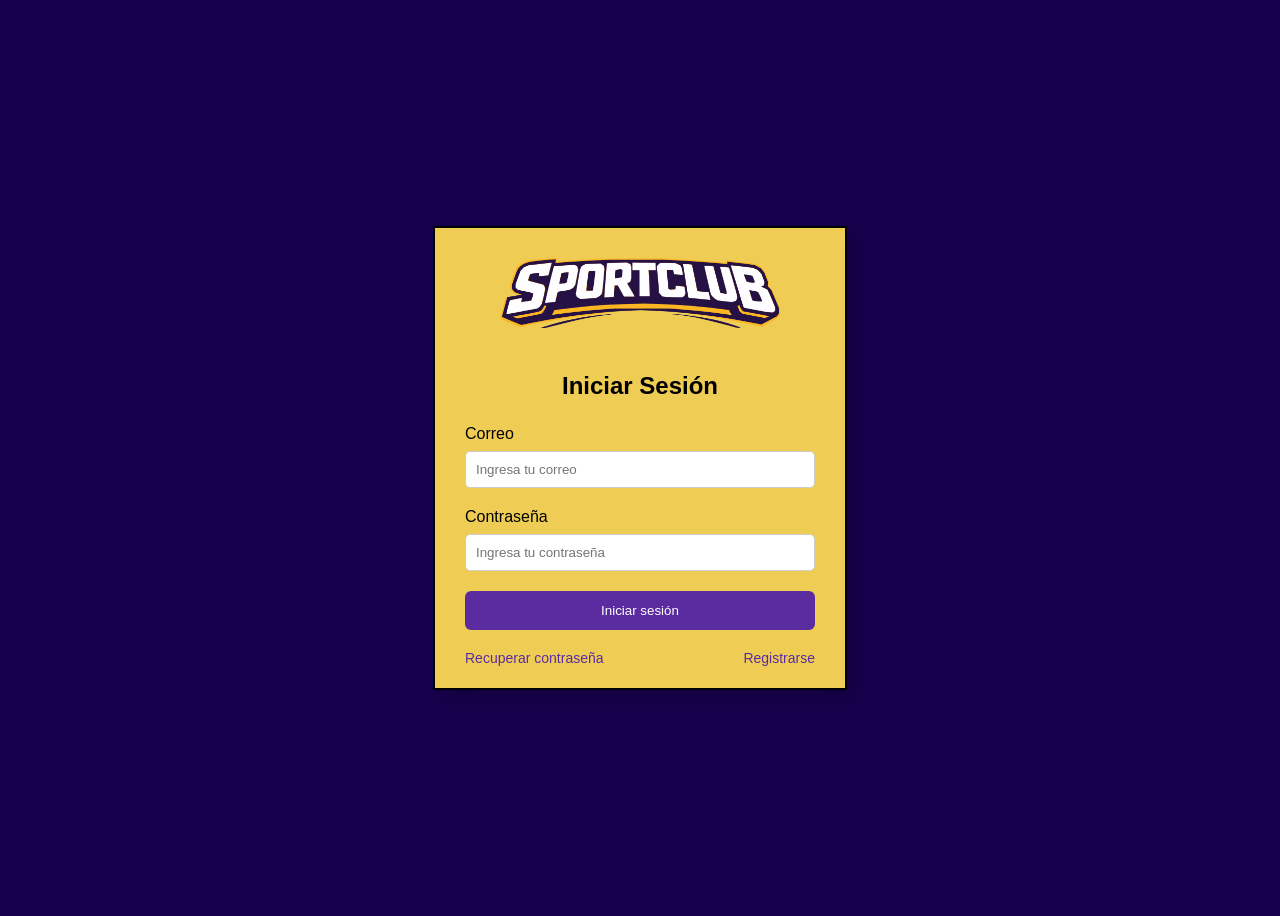
==== index.html @ 53e7d488 "creacion de index" ====
<!DOCTYPE html>
<html lang="es">

<head>

<meta charset="UTF-8">

<meta name="viewport"
content="width=device-width, initial-scale=1.0">

<title>Login SportClub</title>

<link rel="stylesheet"
href="./css/style_login.css">

</head>

<body>

<main class="contenedor">

    <header class="logo">

    <img
        src="./img/logo.png"
        alt="Logo empresa">

    </header>

        <h2>Iniciar Sesión</h2>

        <div class="campo">

            <label for="correo">
                 Correo
            </label>

            <input
            type="email"
            id="correo"
            placeholder="Ingresa tu correo">

        </div>
        <div class="campo">

        <label for="password">
            Contraseña
        </label>

        <input
            type="password"
            id="password"
            placeholder="Ingresa tu contraseña">

        </div>

        <button>

        Iniciar sesión

        </button>

        <div class="links">

        <a href="#">
            Recuperar contraseña
        </a>

        <a href="#">
            Registrarse
        </a>

    </div>

</main>

</body>

</html>
---- css/style_login.css ----
body{

    background-color:#17004d;

    min-height:100vh;

    display:flex;

    justify-content:center;

    align-items:center;

    font-family: Arial, sans-serif;

}

.contenedor{

    width:350px;

    height:400px;

    background:#efcd54;

    border:2px solid #000000;

    padding:30px;

    box-shadow:8px 8px 20px rgba(0,0,0,0.20);

}

.logo{

    text-align:center;

}

.logo img{

    width:280px;

    margin-bottom:20px;

}

h2{

    text-align:center;

    margin-bottom:25px;

}

.campo{

    display:flex;

    flex-direction:column;

    margin-bottom:20px;

}

label{

    margin-bottom:8px;

}

input{

    padding:10px;

    border:1px solid #cccccc;

    border-radius:5px;

}

button{

    width:100%;

    padding:12px;

    background-color:#5A2CA0;

    color:white;

    border:none;

    border-radius:6px;

    cursor:pointer;

}

button:hover{

    background-color:#3A1B72;

    transform:scale(1.03);

    transition:0.3s;

}

.links{

    margin-top:20px;

    display:flex;

    justify-content:space-between;

}

.links a{

    text-decoration:none;

    color:#5A2CA0;

    font-size:14px;

}
.links a:hover{

    color:#ffffff;

}

input:focus,
select:focus{

    outline:none;

    border:2px solid #5A2CA0;

}
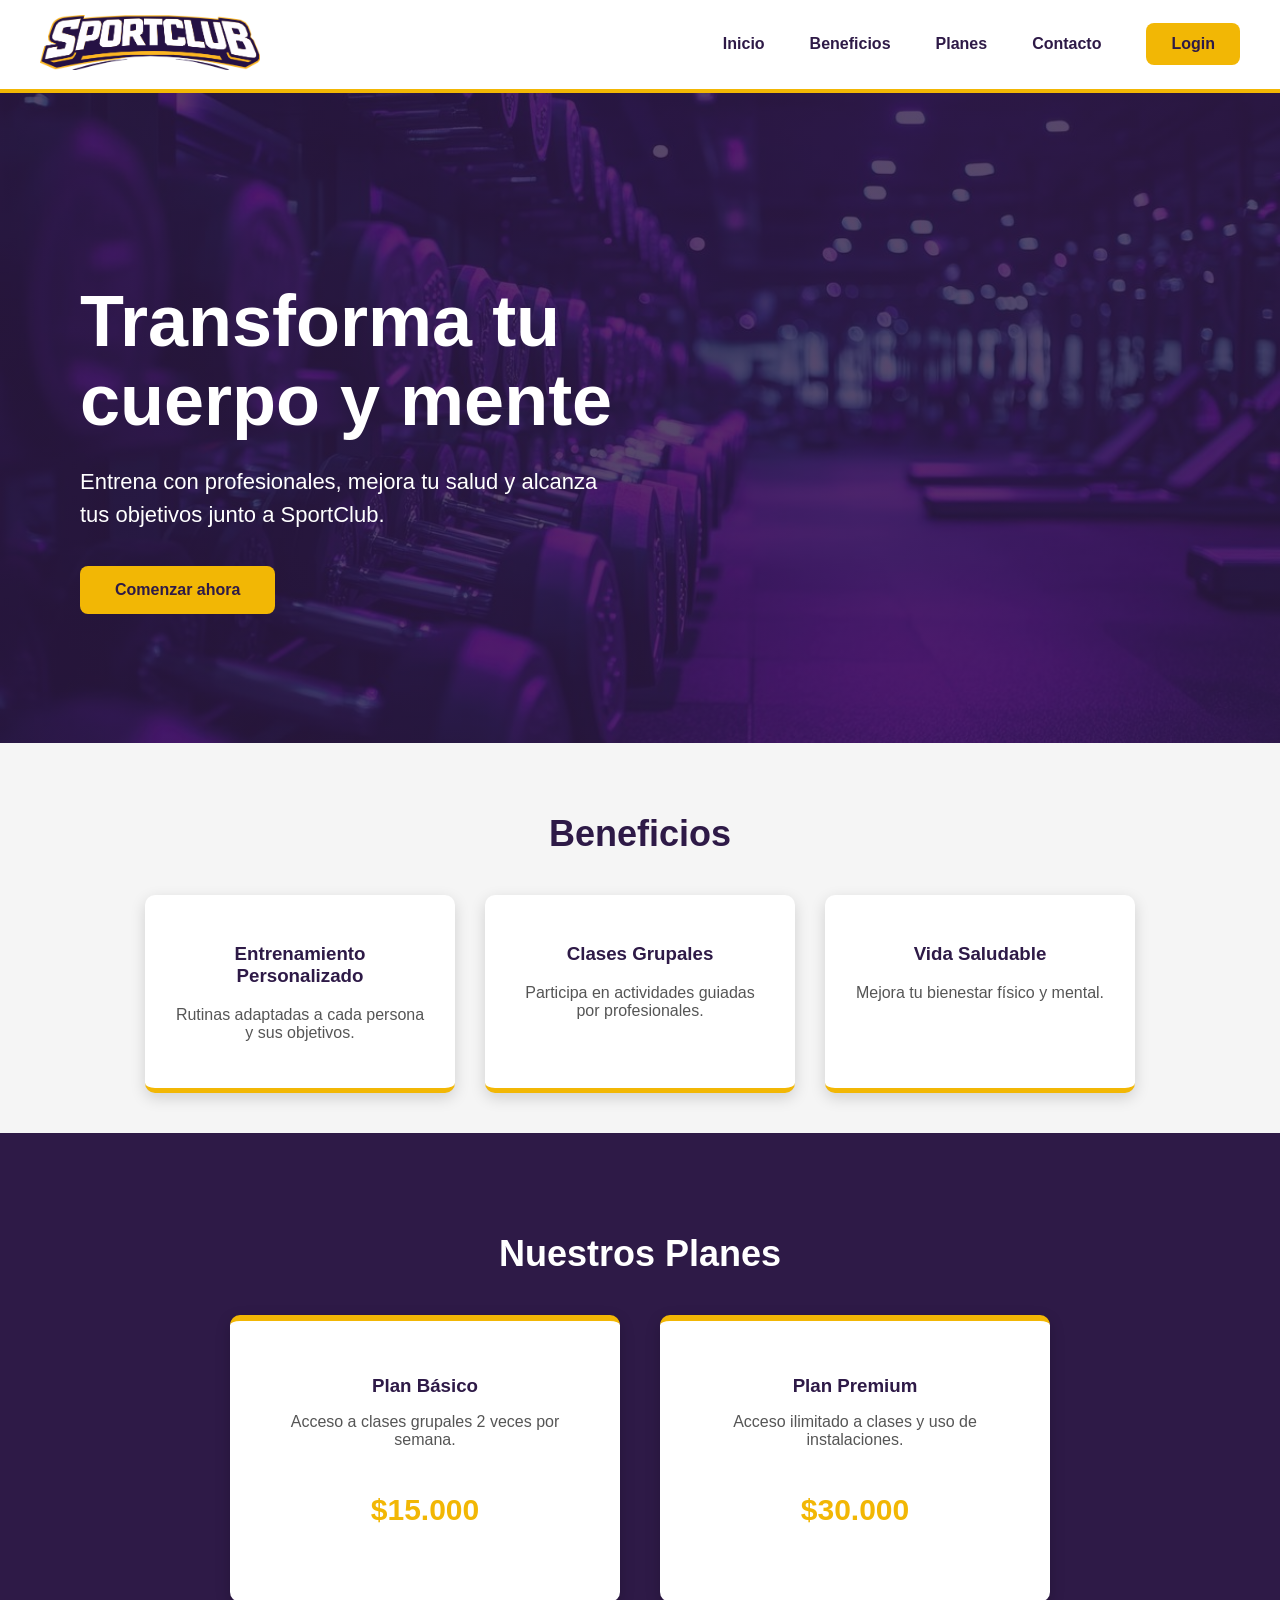
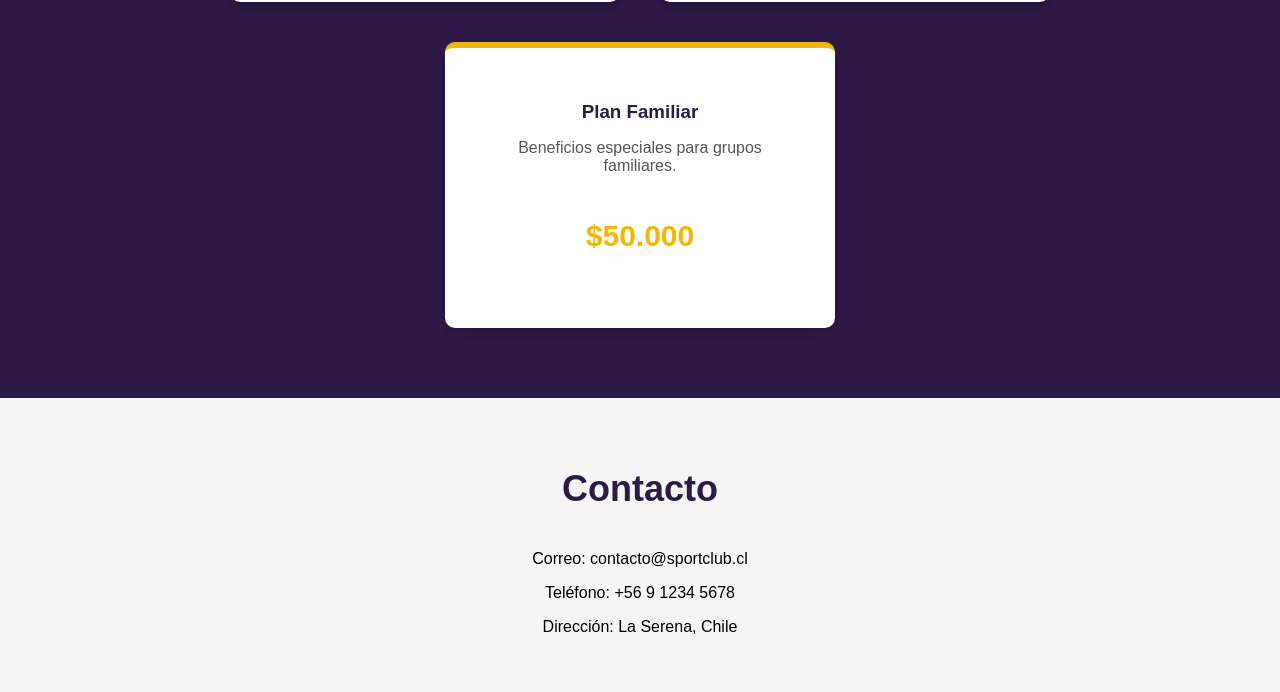
==== commit 92c7174b: "Se agrega landing page con secciones de inicio, beneficios, planes y contacto" ====
--- a/index.html
+++ b/index.html
@@ -3,76 +3,218 @@
 
 <head>
 
-<meta charset="UTF-8">
-
-<meta name="viewport"
-content="width=device-width, initial-scale=1.0">
-
-<title>Login SportClub</title>
-
-<link rel="stylesheet"
-href="./css/style_login.css">
+    <meta charset="UTF-8">
+
+    <meta
+        name="viewport"
+        content="width=device-width, initial-scale=1.0">
+
+    <title>SportClub</title>
+
+    <link
+        rel="stylesheet"
+        href="./css/style_index.css">
 
 </head>
 
 <body>
 
-<main class="contenedor">
-
-    <header class="logo">
-
-    <img
-        src="./img/logo.png"
-        alt="Logo empresa">
+    <header class="header">
+
+        <div class="logo">
+
+            <img
+                src="./img/logo.png"
+                alt="Logo SportClub">
+
+        </div>
+
+        <nav class="menu">
+
+            <a href="#inicio">
+                Inicio
+            </a>
+
+            <a href="#beneficios">
+                Beneficios
+            </a>
+
+            <a href="#planes">
+                Planes
+            </a>
+
+            <a href="#contacto">
+                Contacto
+            </a>
+
+            <a
+                href="Login.html"
+                class="btn-login">
+
+                Login
+
+            </a>
+
+        </nav>
 
     </header>
 
-        <h2>Iniciar Sesión</h2>
-
-        <div class="campo">
-
-            <label for="correo">
-                 Correo
-            </label>
-
-            <input
-            type="email"
-            id="correo"
-            placeholder="Ingresa tu correo">
-
-        </div>
-        <div class="campo">
-
-        <label for="password">
-            Contraseña
-        </label>
-
-        <input
-            type="password"
-            id="password"
-            placeholder="Ingresa tu contraseña">
-
-        </div>
-
-        <button>
-
-        Iniciar sesión
-
-        </button>
-
-        <div class="links">
-
-        <a href="#">
-            Recuperar contraseña
-        </a>
-
-        <a href="#">
-            Registrarse
-        </a>
-
-    </div>
-
-</main>
+    <section
+        id="inicio"
+        class="hero">
+
+        <div class="hero-texto">
+
+            <h1>
+                Transforma tu cuerpo y mente
+            </h1>
+
+            <p>
+                Entrena con profesionales, mejora tu salud
+                y alcanza tus objetivos junto a SportClub.
+            </p>
+
+            <a href="Registro.html">
+                Comenzar ahora
+            </a>
+
+        </div>
+
+    </section>
+
+    <section
+        id="beneficios"
+        class="beneficios">
+
+        <h2>
+            Beneficios
+        </h2>
+
+        <div class="cards">
+
+            <article class="card">
+
+                <h3>
+                    Entrenamiento Personalizado
+                </h3>
+
+                <p>
+                    Rutinas adaptadas a cada persona y sus objetivos.
+                </p>
+
+            </article>
+
+            <article class="card">
+
+                <h3>
+                    Clases Grupales
+                </h3>
+
+                <p>
+                    Participa en actividades guiadas por profesionales.
+                </p>
+
+            </article>
+
+            <article class="card">
+
+                <h3>
+                    Vida Saludable
+                </h3>
+
+                <p>
+                    Mejora tu bienestar físico y mental.
+                </p>
+
+            </article>
+
+        </div>
+
+    </section>
+
+    <section
+        id="planes"
+        class="planes">
+
+        <h2>
+            Nuestros Planes
+        </h2>
+
+        <div class="planes-cards">
+
+            <article class="plan">
+
+                <h3>
+                    Plan Básico
+                </h3>
+
+                <p>
+                    Acceso a clases grupales 2 veces por semana.
+                </p>
+
+                <h4>
+                    $15.000
+                </h4>
+
+            </article>
+
+            <article class="plan">
+
+                <h3>
+                    Plan Premium
+                </h3>
+
+                <p>
+                    Acceso ilimitado a clases y uso de instalaciones.
+                </p>
+
+                <h4>
+                    $30.000
+                </h4>
+
+            </article>
+
+            <article class="plan">
+
+                <h3>
+                    Plan Familiar
+                </h3>
+
+                <p>
+                    Beneficios especiales para grupos familiares.
+                </p>
+
+                <h4>
+                    $50.000
+                </h4>
+
+            </article>
+
+        </div>
+
+    </section>
+
+    <section
+        id="contacto"
+        class="beneficios">
+
+        <h2>
+            Contacto
+        </h2>
+
+        <p>
+            Correo: contacto@sportclub.cl
+        </p>
+
+        <p>
+            Teléfono: +56 9 1234 5678
+        </p>
+
+        <p>
+            Dirección: La Serena, Chile
+        </p>
+
+    </section>
 
 </body>
 
--- a/css/style_index.css
+++ b/css/style_index.css
@@ -0,0 +1,321 @@
+body{
+
+    margin:0;
+
+    font-family: Arial, sans-serif;
+
+    background:#f5f5f5;
+
+}
+
+.header{
+
+    background:#ffffff;
+
+    border-bottom:4px solid #F2B705;
+
+    padding:15px 40px;
+
+    display:flex;
+
+    justify-content:space-between;
+
+    align-items:center;
+
+}
+
+.logo img{
+
+    width:220px;
+
+}
+
+.menu{
+
+    display:flex;
+
+    align-items:center;
+
+    gap:45px;
+
+}
+
+.menu a{
+
+    text-decoration:none;
+
+    color:#2E1A47;
+
+    font-weight:600;
+
+    transition:0.3s;
+
+}
+
+.menu a:hover{
+
+    color:#F2B705;
+
+}
+
+
+.hero{
+
+    min-height:650px;
+
+    background:linear-gradient(
+    rgba(46,26,71,0.8),
+    rgba(46,26,71,0.8)
+    ),
+
+    url("../img/gym.jpg");
+
+    background-size:cover;
+
+    background-position:center;
+
+    display:flex;
+
+    justify-content:flex-start;
+
+    align-items:center;
+
+    text-align:left;
+
+    padding:0 20px;
+
+}
+
+.hero-texto{
+
+    max-width:550px;
+
+    color:white;
+
+    margin-left:60px;
+
+}
+
+.hero-texto h1{
+
+    font-size:72px;
+
+    line-height:1.1;
+
+    margin-bottom:25px;
+
+}
+
+.hero-texto p{
+
+    font-size:22px;
+
+    margin-bottom:35px;
+
+    line-height:1.5;
+
+}
+
+.hero-texto a{
+
+    display:inline-block;
+
+    background:#F2B705;
+
+    color:#2E1A47;
+
+    padding:15px 35px;
+
+    text-decoration:none;
+
+    font-weight:bold;
+
+    border-radius:8px;
+
+    transition:0.3s;
+
+}
+
+.hero-texto a:hover{
+
+    background:white;
+
+}
+
+.beneficios{
+
+    padding:40px 20px;
+
+    text-align:center;
+
+}
+
+.beneficios h2{
+
+    color:#2E1A47;
+
+    margin-bottom:40px;
+
+    font-size:36px;
+
+}
+
+.cards{
+
+    display:flex;
+
+    justify-content:center;
+
+    align-items:stretch;
+
+    gap:30px;
+
+    flex-wrap:wrap;
+
+}
+
+.card{
+
+    width:250px;
+
+    background:white;
+
+    border-bottom:5px solid #F2B705;
+
+    padding:30px;
+
+    border-radius:10px;
+
+    box-shadow:0px 5px 15px rgba(0,0,0,0.15);
+
+    transition:0.3s;
+
+}
+
+.card h3{
+
+    color:#2E1A47;
+
+}
+
+.card p{
+
+    color:#555;
+
+}
+
+.card:hover{
+
+    transform:translateY(-5px);
+
+}
+
+.planes{
+
+    background:#2E1A47;
+
+    padding:70px 40px;
+
+    text-align:center;
+
+}
+
+.planes h2{
+
+    color:white;
+
+    font-size:36px;
+
+    margin-bottom:40px;
+
+}
+
+.planes-cards{
+
+    display:flex;
+
+    justify-content:center;
+
+    gap:40px;
+
+    flex-wrap:wrap;
+
+    max-width:1200px;
+
+    margin:auto;
+
+}
+
+.plan{
+
+    width:320px;
+
+    background:white;
+
+    padding:35px;
+
+    border-radius:10px;
+
+    border-top:6px solid #F2B705;
+
+    box-shadow:0 5px 15px rgba(0,0,0,0.20);
+
+    transition:0.3s;
+
+}
+
+.plan h3{
+
+    color:#2E1A47;
+
+    margin-bottom:15px;
+
+}
+
+.plan p{
+
+    color:#555;
+
+    min-height:60px;
+
+}
+
+.plan h4{
+
+    color:#F2B705;
+
+    font-size:30px;
+
+    margin-top:20px;
+
+}
+
+.plan:hover{
+
+    transform:translateY(-8px);
+
+}
+
+.btn-login{
+
+    background:#F2B705;
+
+    color:#2E1A47 !important;
+
+    padding:12px 25px;
+
+    border-radius:8px;
+
+}
+
+.btn-login:hover{
+
+    background:white;
+
+}
+
+html{
+
+    scroll-behavior:smooth;
+
+}
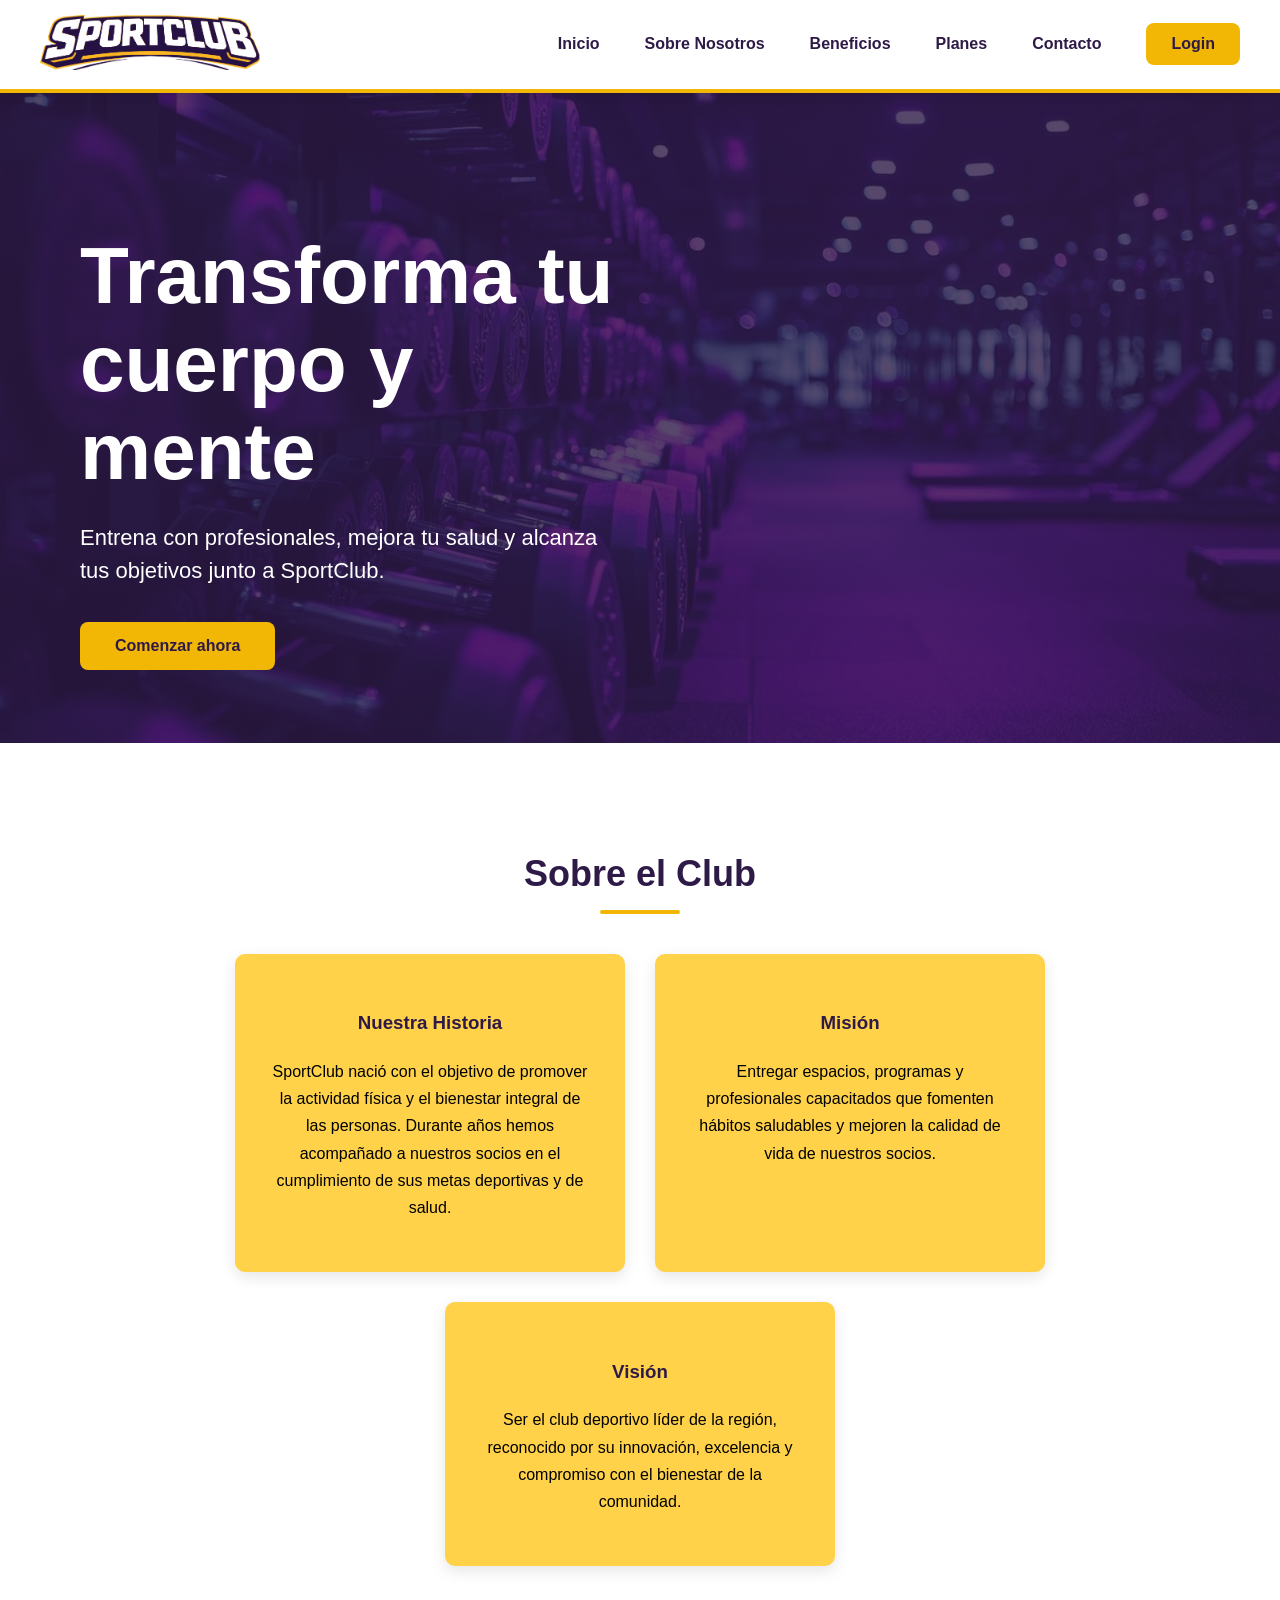
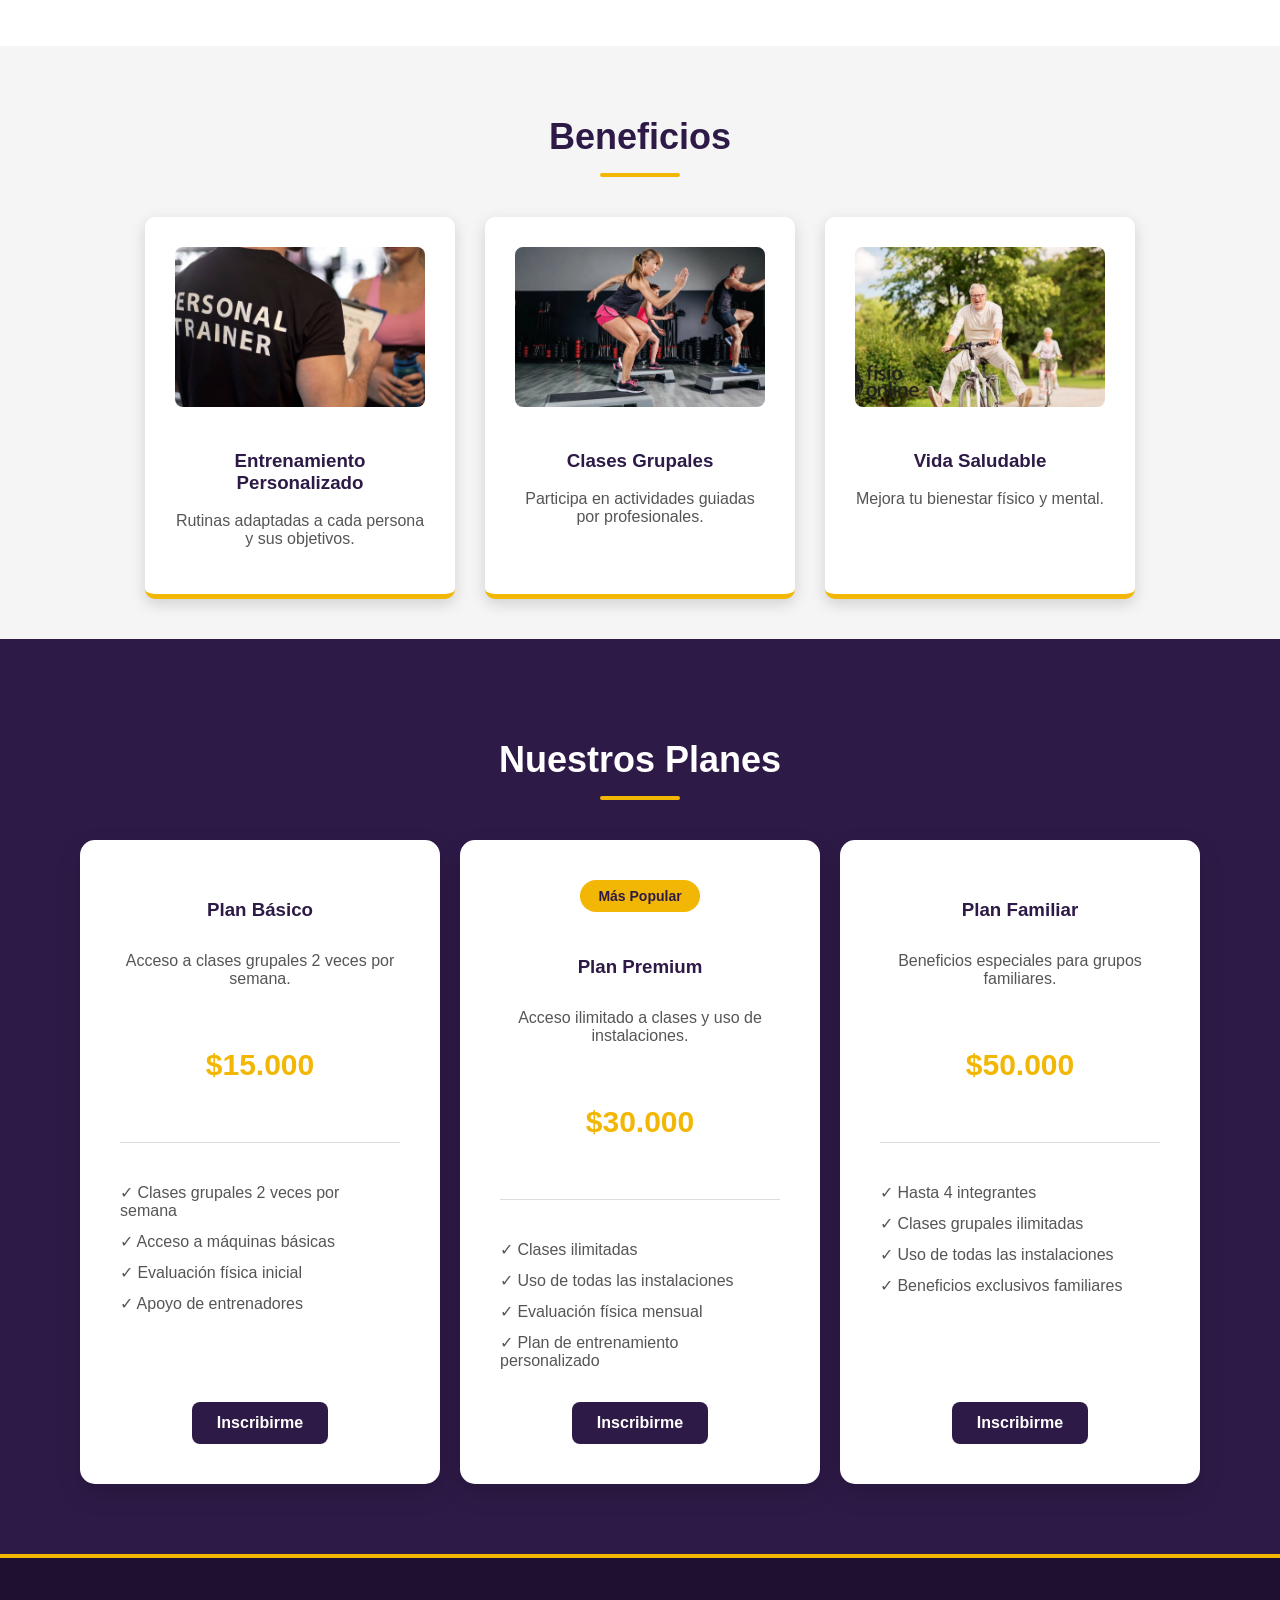
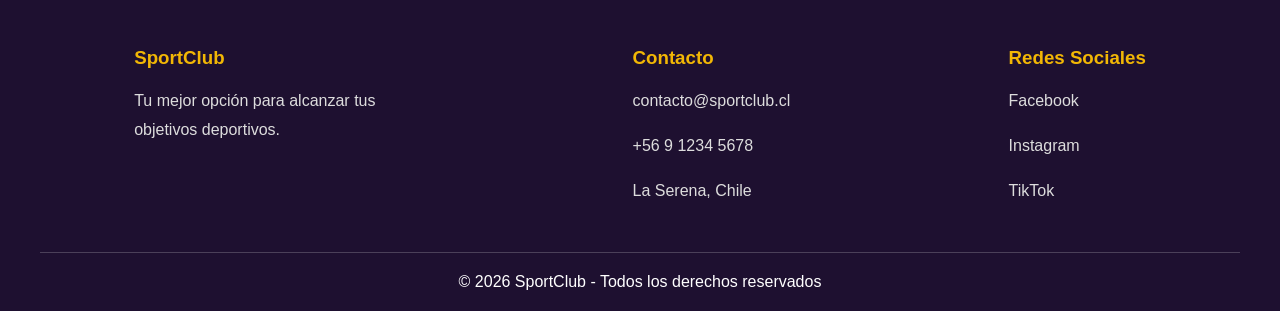
==== commit fcf83329: "Mejoras visuales" ====
--- a/index.html
+++ b/index.html
@@ -35,6 +35,10 @@
                 Inicio
             </a>
 
+            <a href="#club">
+                Sobre Nosotros
+            </a>
+
             <a href="#beneficios">
                 Beneficios
             </a>
@@ -74,13 +78,68 @@
                 y alcanza tus objetivos junto a SportClub.
             </p>
 
-            <a href="Registro.html">
+            <a href="Registro.html" class="btn-plan">
                 Comenzar ahora
             </a>
 
         </div>
 
     </section>
+
+    <section id="club" class="sobre-club">
+
+    <h2>
+        Sobre el Club
+    </h2>
+
+    <div class="club-contenido">
+
+        <div class="club-box">
+
+            <h3>
+                Nuestra Historia
+            </h3>
+
+            <p>
+                SportClub nació con el objetivo de promover la actividad física
+                y el bienestar integral de las personas. Durante años hemos
+                acompañado a nuestros socios en el cumplimiento de sus metas
+                deportivas y de salud.
+            </p>
+
+        </div>
+
+        <div class="club-box">
+
+            <h3>
+                Misión
+            </h3>
+
+            <p>
+                Entregar espacios, programas y profesionales capacitados que
+                fomenten hábitos saludables y mejoren la calidad de vida de
+                nuestros socios.
+            </p>
+
+        </div>
+
+        <div class="club-box">
+
+            <h3>
+                Visión
+            </h3>
+
+            <p>
+                Ser el club deportivo líder de la región, reconocido por su
+                innovación, excelencia y compromiso con el bienestar de la
+                comunidad.
+            </p>
+
+        </div>
+
+    </div>
+
+</section>
 
     <section
         id="beneficios"
@@ -94,6 +153,8 @@
 
             <article class="card">
 
+                <img src="./img/entrenamiento_personalizado.jpg" alt="Entrenamiento">
+
                 <h3>
                     Entrenamiento Personalizado
                 </h3>
@@ -106,6 +167,8 @@
 
             <article class="card">
 
+                <img src="./img/clases_grupales.webp" alt="Clases Grupales">
+
                 <h3>
                     Clases Grupales
                 </h3>
@@ -117,6 +180,8 @@
             </article>
 
             <article class="card">
+
+                <img src="./img/vida_saludable.jpeg" alt="Vida Saludable">
 
                 <h3>
                     Vida Saludable
@@ -156,9 +221,31 @@
                     $15.000
                 </h4>
 
-            </article>
-
-            <article class="plan">
+                <hr>
+
+                <ul class="lista-plan">
+
+                    <li>✓ Clases grupales 2 veces por semana</li>
+
+                    <li>✓ Acceso a máquinas básicas</li>
+
+                    <li>✓ Evaluación física inicial</li>
+
+                    <li>✓ Apoyo de entrenadores</li>
+
+                </ul>
+
+                <a href="Registro.html" class="btn-plan">
+                    Inscribirme
+                </a>
+
+            </article>
+
+            <article class="plan premium">
+
+                <span class="popular">
+                    Más Popular
+                </span>
 
                 <h3>
                     Plan Premium
@@ -172,6 +259,24 @@
                     $30.000
                 </h4>
 
+                <hr>
+
+                <ul class="lista-plan">
+
+                    <li>✓ Clases ilimitadas</li>
+
+                    <li>✓ Uso de todas las instalaciones</li>
+
+                    <li>✓ Evaluación física mensual</li>
+
+                    <li>✓ Plan de entrenamiento personalizado</li>
+
+                </ul>
+
+                <a href="Registro.html" class="btn-plan">
+                    Inscribirme 
+                </a>    
+
             </article>
 
             <article class="plan">
@@ -188,33 +293,77 @@
                     $50.000
                 </h4>
 
+                <hr>
+
+                <ul class="lista-plan">
+
+                    <li>✓ Hasta 4 integrantes</li>
+
+                    <li>✓ Clases grupales ilimitadas</li>
+
+                    <li>✓ Uso de todas las instalaciones</li>
+
+                    <li>✓ Beneficios exclusivos familiares</li>
+
+                </ul>
+
+                <a href="Registro.html" class="btn-plan">
+                    Inscribirme
+                </a>
+
             </article>
 
         </div>
 
     </section>
 
-    <section
-        id="contacto"
-        class="beneficios">
-
-        <h2>
-            Contacto
-        </h2>
-
-        <p>
-            Correo: contacto@sportclub.cl
-        </p>
-
-        <p>
-            Teléfono: +56 9 1234 5678
-        </p>
-
-        <p>
-            Dirección: La Serena, Chile
-        </p>
-
-    </section>
+    <footer id="contacto" class="footer">
+
+    <div class="footer-contenido">
+
+        <div>
+
+            <h3>SportClub</h3>
+
+            <p>
+                Tu mejor opción para alcanzar tus objetivos deportivos.
+            </p>
+
+        </div>
+
+        <div>
+
+            <h3>Contacto</h3>
+
+            <p>contacto@sportclub.cl</p>
+
+            <p>+56 9 1234 5678</p>
+
+            <p>La Serena, Chile</p>
+
+        </div>
+
+        <div>
+
+            <h3>Redes Sociales</h3>
+
+            <p>Facebook</p>
+
+            <p>Instagram</p>
+
+            <p>TikTok</p>
+
+        </div>
+
+    </div>
+
+    <div class="copyright">
+
+        © 2026 SportClub - Todos los derechos reservados
+
+    </div>
+
+</footer>
 
 </body>
 
--- a/css/style_index.css
+++ b/css/style_index.css
@@ -21,6 +21,14 @@
     justify-content:space-between;
 
     align-items:center;
+
+    position:sticky;
+
+    top:0;
+
+    z-index:1000;
+
+    box-shadow:0 2px 10px rgba(0,0,0,0.1);
 
 }
 
@@ -98,7 +106,9 @@
 
 .hero-texto h1{
 
-    font-size:72px;
+    font-size:80px;
+
+    font-weight:800;
 
     line-height:1.1;
 
@@ -192,6 +202,20 @@
 
 }
 
+.card img{
+
+    width:100%;
+
+    height:160px;
+
+    object-fit:cover;
+
+    border-radius:8px;
+
+    margin-bottom:20px;
+
+}
+
 .card h3{
 
     color:#2E1A47;
@@ -236,7 +260,9 @@
 
     justify-content:center;
 
-    gap:40px;
+    align-items:stretch;
+
+    gap:20px;
 
     flex-wrap:wrap;
 
@@ -248,74 +274,316 @@
 
 .plan{
 
+    width:280px;
+
+    background:white;
+
+    padding:40px;
+
+    border-radius:15px;
+
+    box-shadow:0 10px 25px rgba(0,0,0,0.15);
+
+    transition:0.3s;
+
+    display:flex;
+
+    flex-direction:column;
+
+    align-items:center;
+
+}
+
+.plan h3{
+
+    color:#2E1A47;
+
+    margin-bottom:15px;
+
+}
+
+.plan p{
+
+    color:#555;
+
+    min-height:60px;
+
+}
+
+.plan h4{
+
+    color:#F2B705;
+
+    font-size:30px;
+
+    margin-top:20px;
+
+}
+
+.plan:hover{
+
+    transform:translateY(-8px);
+
+}
+
+.plan hr{
+
+    width:100%;
+
+    border:none;
+
+    border-top:1px solid #ddd;
+
+    margin:20px 0;
+
+}
+
+.lista-plan{
+
+    list-style:none;
+
+    padding:0;
+
+    text-align:left;
+
+    width:100%;
+
+    margin:20px 0;
+
+}
+
+.lista-plan li{
+
+    margin-bottom:12px;
+
+    color:#555;
+
+}
+
+.btn-plan{
+
+    display:inline-block;
+
+    margin-top:auto;
+
+    background:#2E1A47;
+
+    color:white;
+
+    padding:12px 25px;
+
+    text-decoration:none;
+
+    border-radius:8px;
+
+    font-weight:bold;
+
+    transition:0.3s;
+
+}
+
+.btn-login{
+
+    background:#F2B705;
+
+    color:#2E1A47 !important;
+
+    padding:12px 25px;
+
+    border-radius:8px;
+
+}
+
+.btn-login:hover{
+
+    background:white;
+
+}
+
+html{
+
+    scroll-behavior:smooth;
+
+}
+
+.sobre-club{
+
+    padding:80px 40px;
+
+    background:white;
+
+    text-align:center;
+
+}
+
+.sobre-club h2{
+
+    color:#2E1A47;
+
+    margin-bottom:40px;
+
+    font-size:36px;
+
+}
+
+.club-contenido{
+
+    display:flex;
+
+    justify-content:center;
+
+    gap:30px;
+
+    flex-wrap:wrap;
+
+}
+
+.club-box{
+
     width:320px;
 
-    background:white;
+    background:#f5f5f5;
 
     padding:35px;
 
     border-radius:10px;
 
-    border-top:6px solid #F2B705;
-
-    box-shadow:0 5px 15px rgba(0,0,0,0.20);
+    box-shadow:0 5px 15px rgba(0,0,0,0.1);
+
+    line-height:1.7;
+
+}
+
+.club-box h3{
+
+    color:#2E1A47;
+
+}
+
+.footer{
+
+    background:#1E1030;
+
+    color:white;
+
+    padding:70px 40px 20px;
+
+    border-top:4px solid #F2B705;
+
+}
+
+.footer-contenido{
+
+    display:flex;
+
+    justify-content:space-around;
+
+    flex-wrap:wrap;
+
+    gap:30px;
+
+    margin-bottom:30px;
+
+}
+
+.footer h3{
+
+    color:#F2B705;
+
+}
+
+.copyright{
+
+    text-align:center;
+
+    border-top:1px solid rgba(255,255,255,0.2);
+
+    padding-top:20px;
+
+}
+
+.popular{
+
+    display:inline-block;
+
+    background:#F2B705;
+
+    color:#2E1A47;
+
+    padding:8px 18px;
+
+    border-radius:25px;
+
+    font-size:14px;
+
+    font-weight:bold;
+
+    margin-bottom:25px;
+
+}
+
+.club-box{
+
+    width:320px;
+
+    background:#ffd249;
+
+    padding:35px;
+
+    border-radius:10px;
+
+    box-shadow:0 5px 15px rgba(0,0,0,0.1);
+
+    line-height:1.7;
+
+}
+
+.club-box,
+.card,
+.plan{
 
     transition:0.3s;
 
 }
 
-.plan h3{
-
-    color:#2E1A47;
-
-    margin-bottom:15px;
-
-}
-
-.plan p{
-
-    color:#555;
-
-    min-height:60px;
-
-}
-
-.plan h4{
-
-    color:#F2B705;
-
-    font-size:30px;
-
-    margin-top:20px;
-
-}
-
+.club-box:hover,
+.card:hover,
 .plan:hover{
 
     transform:translateY(-8px);
 
 }
 
-.btn-login{
+.footer p{
+
+    color:#ddd;
+
+    line-height:1.8;
+
+}
+
+.footer-contenido div{
+
+    max-width:280px;
+
+}
+
+.beneficios h2::after,
+.planes h2::after,
+.sobre-club h2::after{
+
+    content:"";
+
+    display:block;
+
+    width:80px;
+
+    height:4px;
 
     background:#F2B705;
 
-    color:#2E1A47 !important;
-
-    padding:12px 25px;
-
-    border-radius:8px;
-
-}
-
-.btn-login:hover{
-
-    background:white;
-
-}
-
-html{
-
-    scroll-behavior:smooth;
+    margin:15px auto 0;
+
+    border-radius:20px;
 
 }
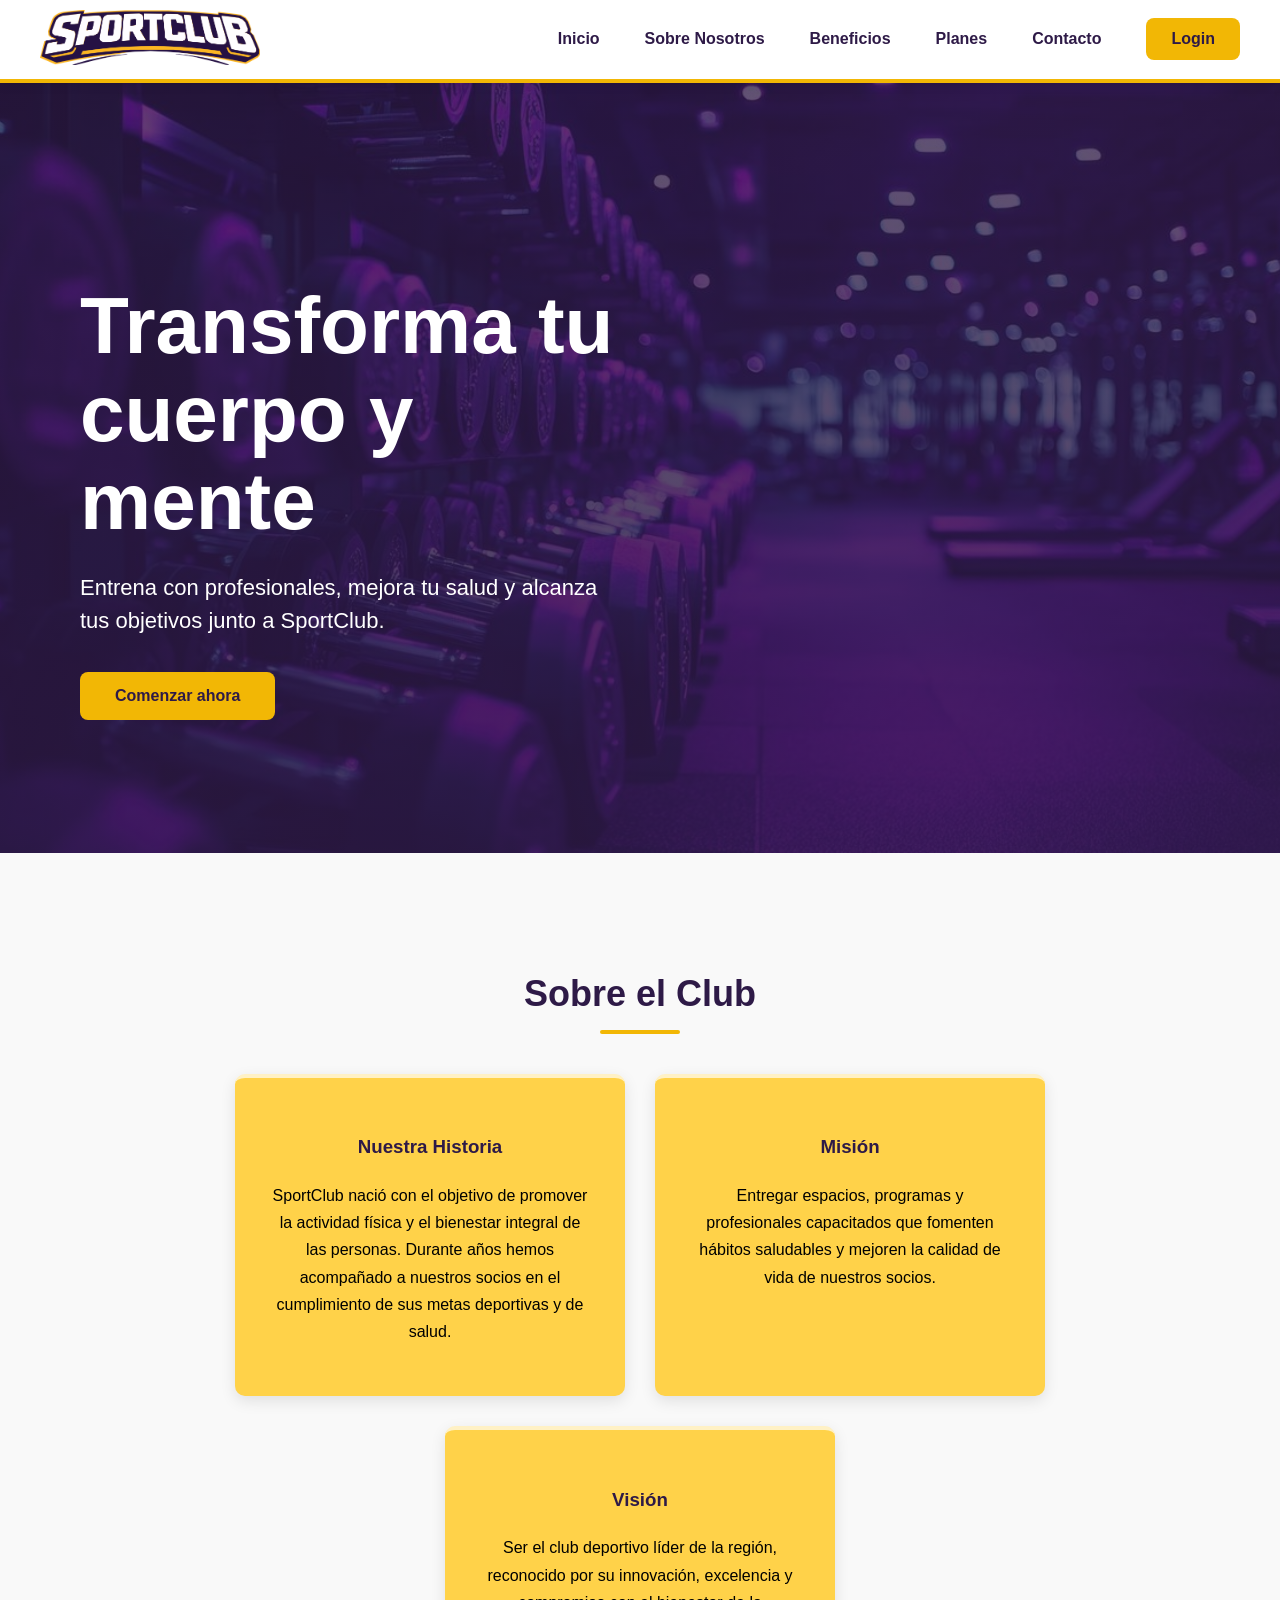
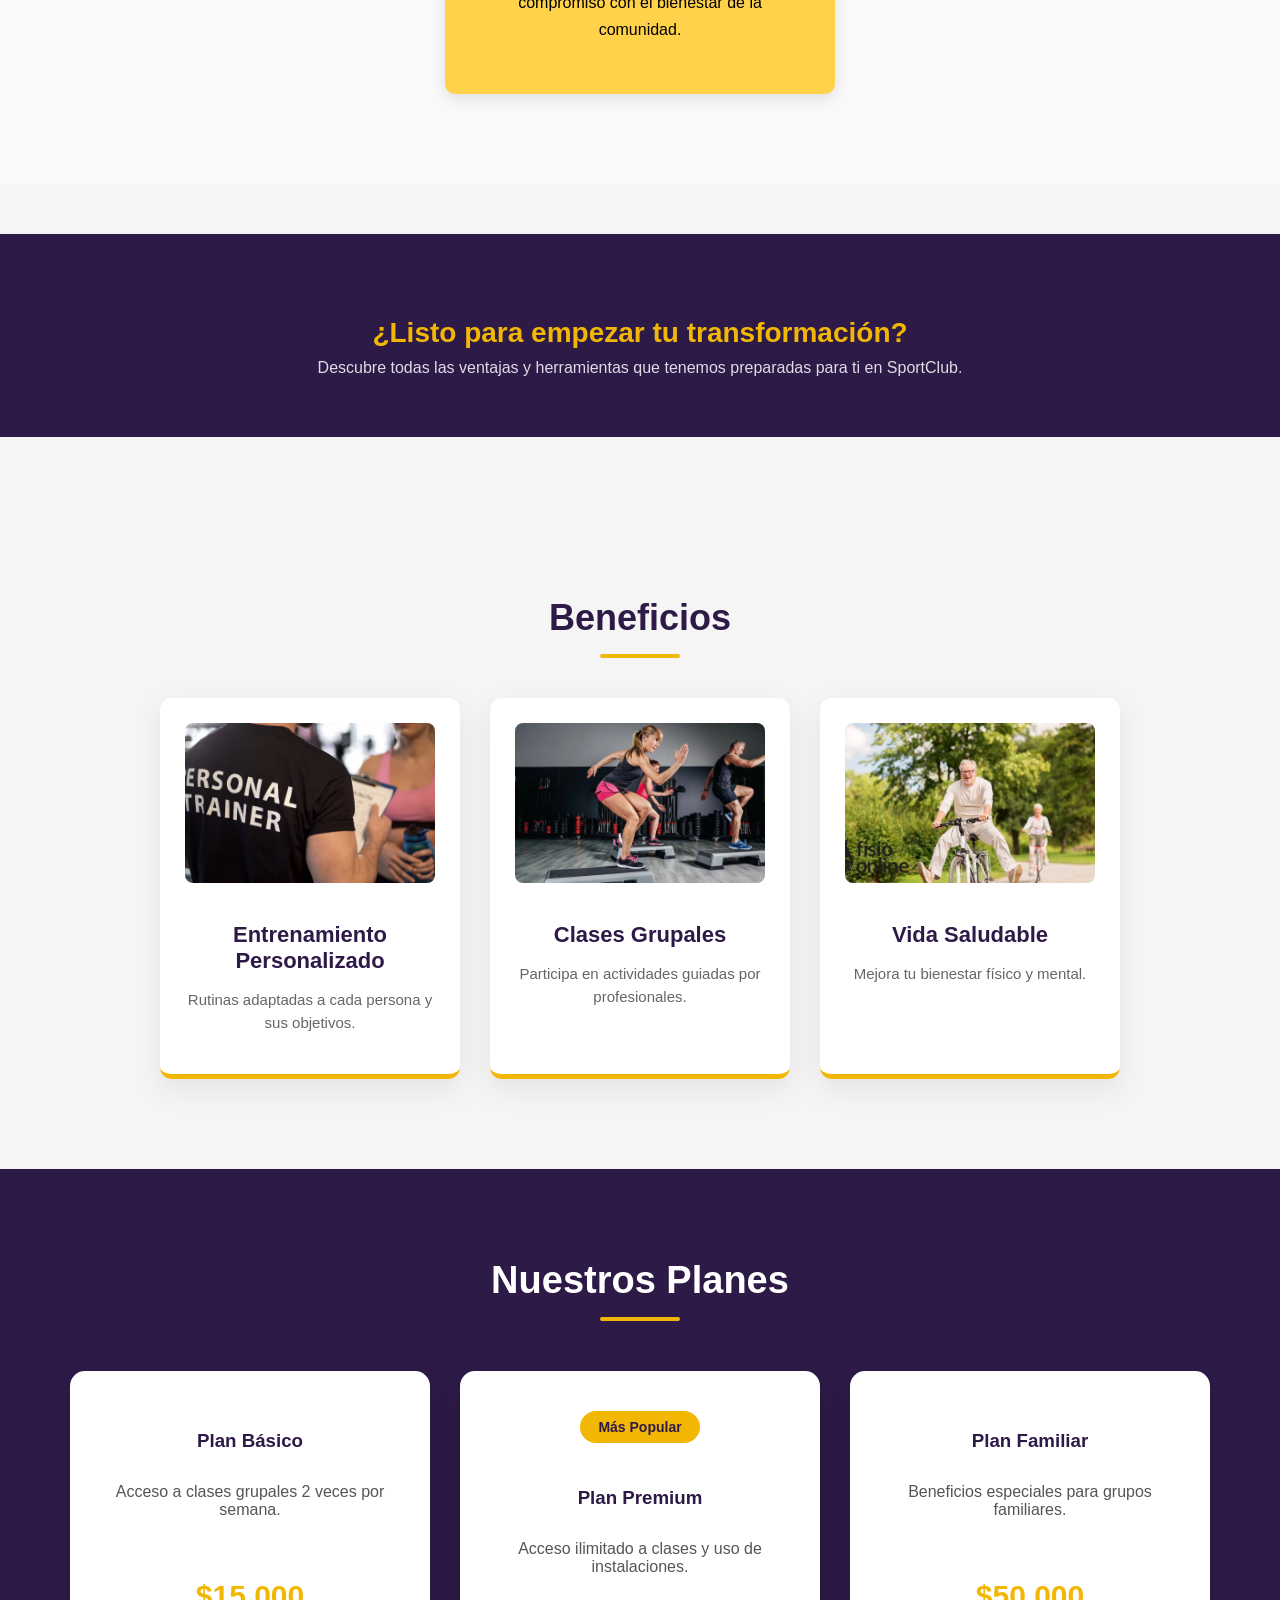
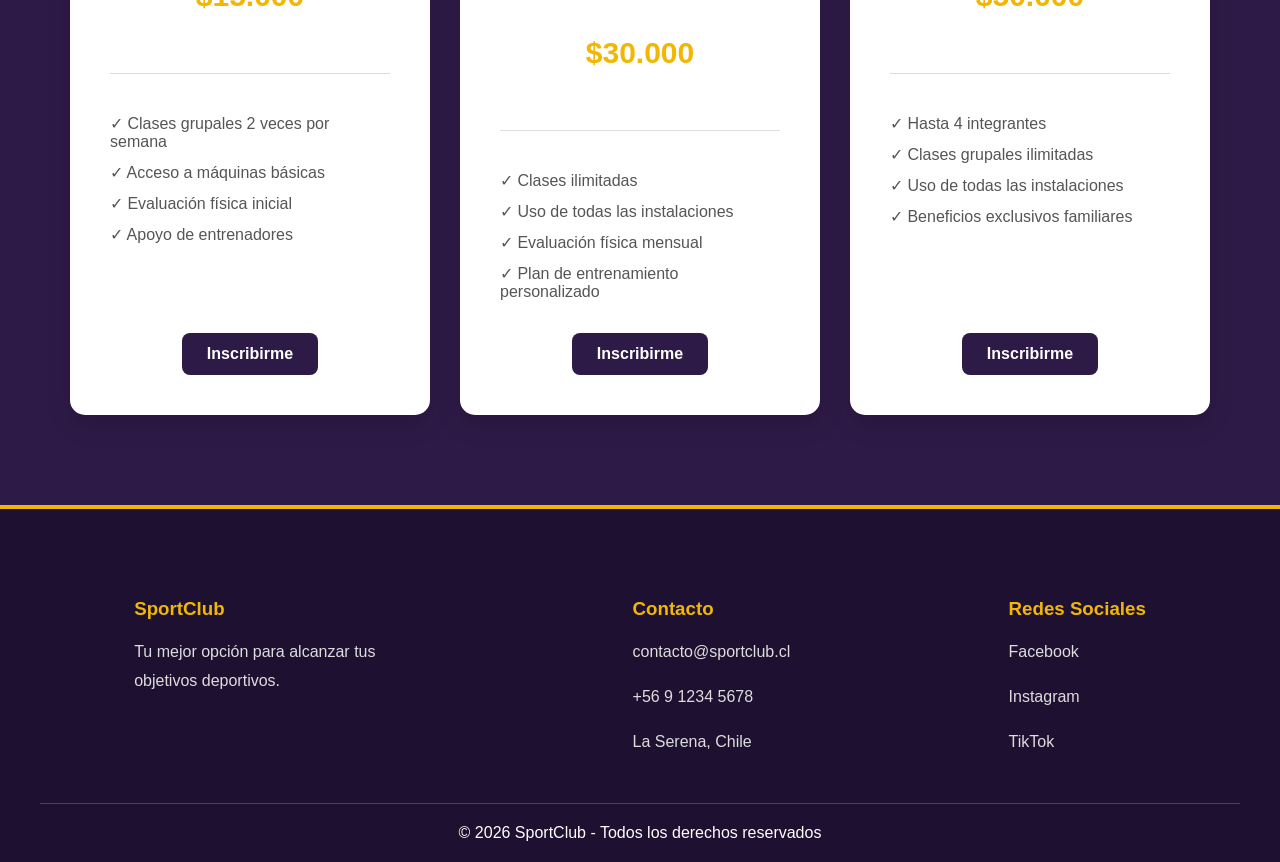
==== commit f73f4f33: "Conexión de todo" ====
--- a/index.html
+++ b/index.html
@@ -141,6 +141,22 @@
 
 </section>
 
+        <div class="divisor-dinamico">
+
+            <div class="divisor-contenido">
+
+                <h2>
+                    ¿Listo para empezar tu transformación?
+                </h2>
+
+                <p>
+                    Descubre todas las ventajas y herramientas que tenemos preparadas para ti en SportClub.
+                </p>
+
+            </div>
+            
+        </div>
+
     <section
         id="beneficios"
         class="beneficios">
--- a/css/style_index.css
+++ b/css/style_index.css
@@ -14,7 +14,7 @@
 
     border-bottom:4px solid #F2B705;
 
-    padding:15px 40px;
+    padding:10px 40px;
 
     display:flex;
 
@@ -72,8 +72,8 @@
     min-height:650px;
 
     background:linear-gradient(
-    rgba(46,26,71,0.8),
-    rgba(46,26,71,0.8)
+    rgba(46,26,71,0.75),
+    rgba(46,26,71,0.85)
     ),
 
     url("../img/gym.jpg");
@@ -90,7 +90,7 @@
 
     text-align:left;
 
-    padding:0 20px;
+    padding:60px 20px;
 
 }
 
@@ -154,7 +154,7 @@
 
 .beneficios{
 
-    padding:40px 20px;
+    padding:90px 20px;
 
     text-align:center;
 
@@ -192,11 +192,11 @@
 
     border-bottom:5px solid #F2B705;
 
-    padding:30px;
-
-    border-radius:10px;
-
-    box-shadow:0px 5px 15px rgba(0,0,0,0.15);
+    padding:25px;
+
+    border-radius:12px;
+
+    box-shadow:0px 10px 30px rgba(0,0,0,0.08);
 
     transition:0.3s;
 
@@ -220,235 +220,247 @@
 
     color:#2E1A47;
 
+    margin-top: 15px;
+
+    margin-bottom:10px;
+
+    font-size:22px;
+
 }
 
 .card p{
 
+    color:#666;
+
+    font-size:15px;
+
+    line-height:1.5;
+
+}
+
+.card:hover{
+
+    transform:translateY(-5px);
+
+}
+
+.planes{
+
+    background:#2E1A47;
+
+    padding:90px 40px;
+
+    text-align:center;
+
+}
+
+.planes h2{
+
+    color:white;
+
+    font-size:38px;
+
+    margin-top:0;
+
+    margin-bottom:50px;
+
+}
+
+.planes-cards{
+
+    display:flex;
+
+    justify-content:center;
+
+    align-items:stretch;
+
+    gap:30px;
+
+    max-width:1200px;
+
+    margin:auto;
+
+}
+
+.plan{
+
+    width:280px;
+
+    background:white;
+
+    padding:40px;
+
+    border-radius:15px;
+
+    box-shadow:0 10px 25px rgba(0,0,0,0.15);
+
+    transition:0.3s;
+
+    display:flex;
+
+    flex-direction:column;
+
+    align-items:center;
+
+}
+
+.plan h3{
+
+    color:#2E1A47;
+
+    margin-bottom:15px;
+
+}
+
+.plan p{
+
     color:#555;
 
-}
-
-.card:hover{
-
-    transform:translateY(-5px);
-
-}
-
-.planes{
+    min-height:60px;
+
+}
+
+.plan h4{
+
+    color:#F2B705;
+
+    font-size:30px;
+
+    margin-top:20px;
+
+}
+
+.plan:hover{
+
+    transform:translateY(-8px);
+
+}
+
+.plan hr{
+
+    width:100%;
+
+    border:none;
+
+    border-top:1px solid #ddd;
+
+    margin:20px 0;
+
+}
+
+.lista-plan{
+
+    list-style:none;
+
+    padding:0;
+
+    text-align:left;
+
+    width:100%;
+
+    margin:20px 0;
+
+}
+
+.lista-plan li{
+
+    margin-bottom:12px;
+
+    color:#555;
+
+}
+
+.btn-plan{
+
+    display:inline-block;
+
+    margin-top:auto;
 
     background:#2E1A47;
 
-    padding:70px 40px;
+    color:white;
+
+    padding:12px 25px;
+
+    text-decoration:none;
+
+    border-radius:8px;
+
+    font-weight:bold;
+
+    transition:0.3s;
+
+}
+
+.btn-login{
+
+    background:#F2B705;
+
+    color:#2E1A47 !important;
+
+    padding:12px 25px;
+
+    border-radius:8px;
+
+}
+
+.btn-login:hover{
+
+    background:white;
+
+}
+
+html{
+
+    scroll-behavior:smooth;
+
+}
+
+.sobre-club{
+
+    padding:90px 40px;
+
+    background:#f9f9f9;
 
     text-align:center;
 
 }
 
-.planes h2{
-
-    color:white;
+.sobre-club h2{
+
+    color:#2E1A47;
+
+    margin-bottom:40px;
 
     font-size:36px;
 
-    margin-bottom:40px;
-
-}
-
-.planes-cards{
+}
+
+.club-contenido{
 
     display:flex;
 
     justify-content:center;
 
-    align-items:stretch;
-
-    gap:20px;
+    gap:30px;
 
     flex-wrap:wrap;
 
-    max-width:1200px;
-
-    margin:auto;
-
-}
-
-.plan{
-
-    width:280px;
-
-    background:white;
-
-    padding:40px;
-
-    border-radius:15px;
-
-    box-shadow:0 10px 25px rgba(0,0,0,0.15);
-
-    transition:0.3s;
-
-    display:flex;
-
-    flex-direction:column;
-
-    align-items:center;
-
-}
-
-.plan h3{
-
-    color:#2E1A47;
-
-    margin-bottom:15px;
-
-}
-
-.plan p{
-
-    color:#555;
-
-    min-height:60px;
-
-}
-
-.plan h4{
-
-    color:#F2B705;
-
-    font-size:30px;
-
-    margin-top:20px;
-
-}
-
-.plan:hover{
-
-    transform:translateY(-8px);
-
-}
-
-.plan hr{
-
-    width:100%;
-
-    border:none;
-
-    border-top:1px solid #ddd;
-
-    margin:20px 0;
-
-}
-
-.lista-plan{
-
-    list-style:none;
-
-    padding:0;
-
-    text-align:left;
-
-    width:100%;
-
-    margin:20px 0;
-
-}
-
-.lista-plan li{
-
-    margin-bottom:12px;
-
-    color:#555;
-
-}
-
-.btn-plan{
-
-    display:inline-block;
-
-    margin-top:auto;
-
-    background:#2E1A47;
-
-    color:white;
-
-    padding:12px 25px;
-
-    text-decoration:none;
-
-    border-radius:8px;
-
-    font-weight:bold;
-
-    transition:0.3s;
-
-}
-
-.btn-login{
-
-    background:#F2B705;
-
-    color:#2E1A47 !important;
-
-    padding:12px 25px;
-
-    border-radius:8px;
-
-}
-
-.btn-login:hover{
-
-    background:white;
-
-}
-
-html{
-
-    scroll-behavior:smooth;
-
-}
-
-.sobre-club{
-
-    padding:80px 40px;
-
-    background:white;
-
-    text-align:center;
-
-}
-
-.sobre-club h2{
-
-    color:#2E1A47;
-
-    margin-bottom:40px;
-
-    font-size:36px;
-
-}
-
-.club-contenido{
-
-    display:flex;
-
-    justify-content:center;
-
-    gap:30px;
-
-    flex-wrap:wrap;
-
 }
 
 .club-box{
 
     width:320px;
 
-    background:#f5f5f5;
+    background:#ffffff;
+
+    border-top:4px solid #FFF1C5;
 
     padding:35px;
 
-    border-radius:10px;
-
-    box-shadow:0 5px 15px rgba(0,0,0,0.1);
+    border-radius:12px;
+
+    box-shadow:0 5px 15px rgba(0,0,0,0.08);
 
     line-height:1.7;
 
@@ -586,4 +598,78 @@
 
     border-radius:20px;
 
+}
+
+.divisor-dinamico {
+
+    position: relative;
+
+    background: #2E1A47; 
+
+    padding: 60px 20px;
+
+    text-align: center;
+
+    overflow: hidden;
+
+    margin-top: 50px;  
+      
+    margin-bottom: 40px;
+
+}
+
+.divisor-dinamico::before {
+
+    content: '';
+
+    position: absolute;
+
+    top: 0;
+
+    left: 0;
+
+    width: 100%;
+
+    height: 100%;
+
+    background: #2E1A47;
+
+    transform: skewY(-2deg);
+    
+    transform-origin: top left;
+
+    z-index: 1;
+
+}
+
+.divisor-contenido {
+
+    position: relative;
+
+    z-index: 2;
+
+    color: #ffffff;
+
+}
+
+.divisor-contenido h2 {
+
+    font-size: 28px;
+
+    color: #F2B705;
+
+    margin-bottom: 10px;
+
+    font-weight: bold;
+
+}
+
+.divisor-contenido p {
+
+    font-size: 16px;
+
+    color: #e0dbe7; 
+    
+    margin: 0;
+    
 }
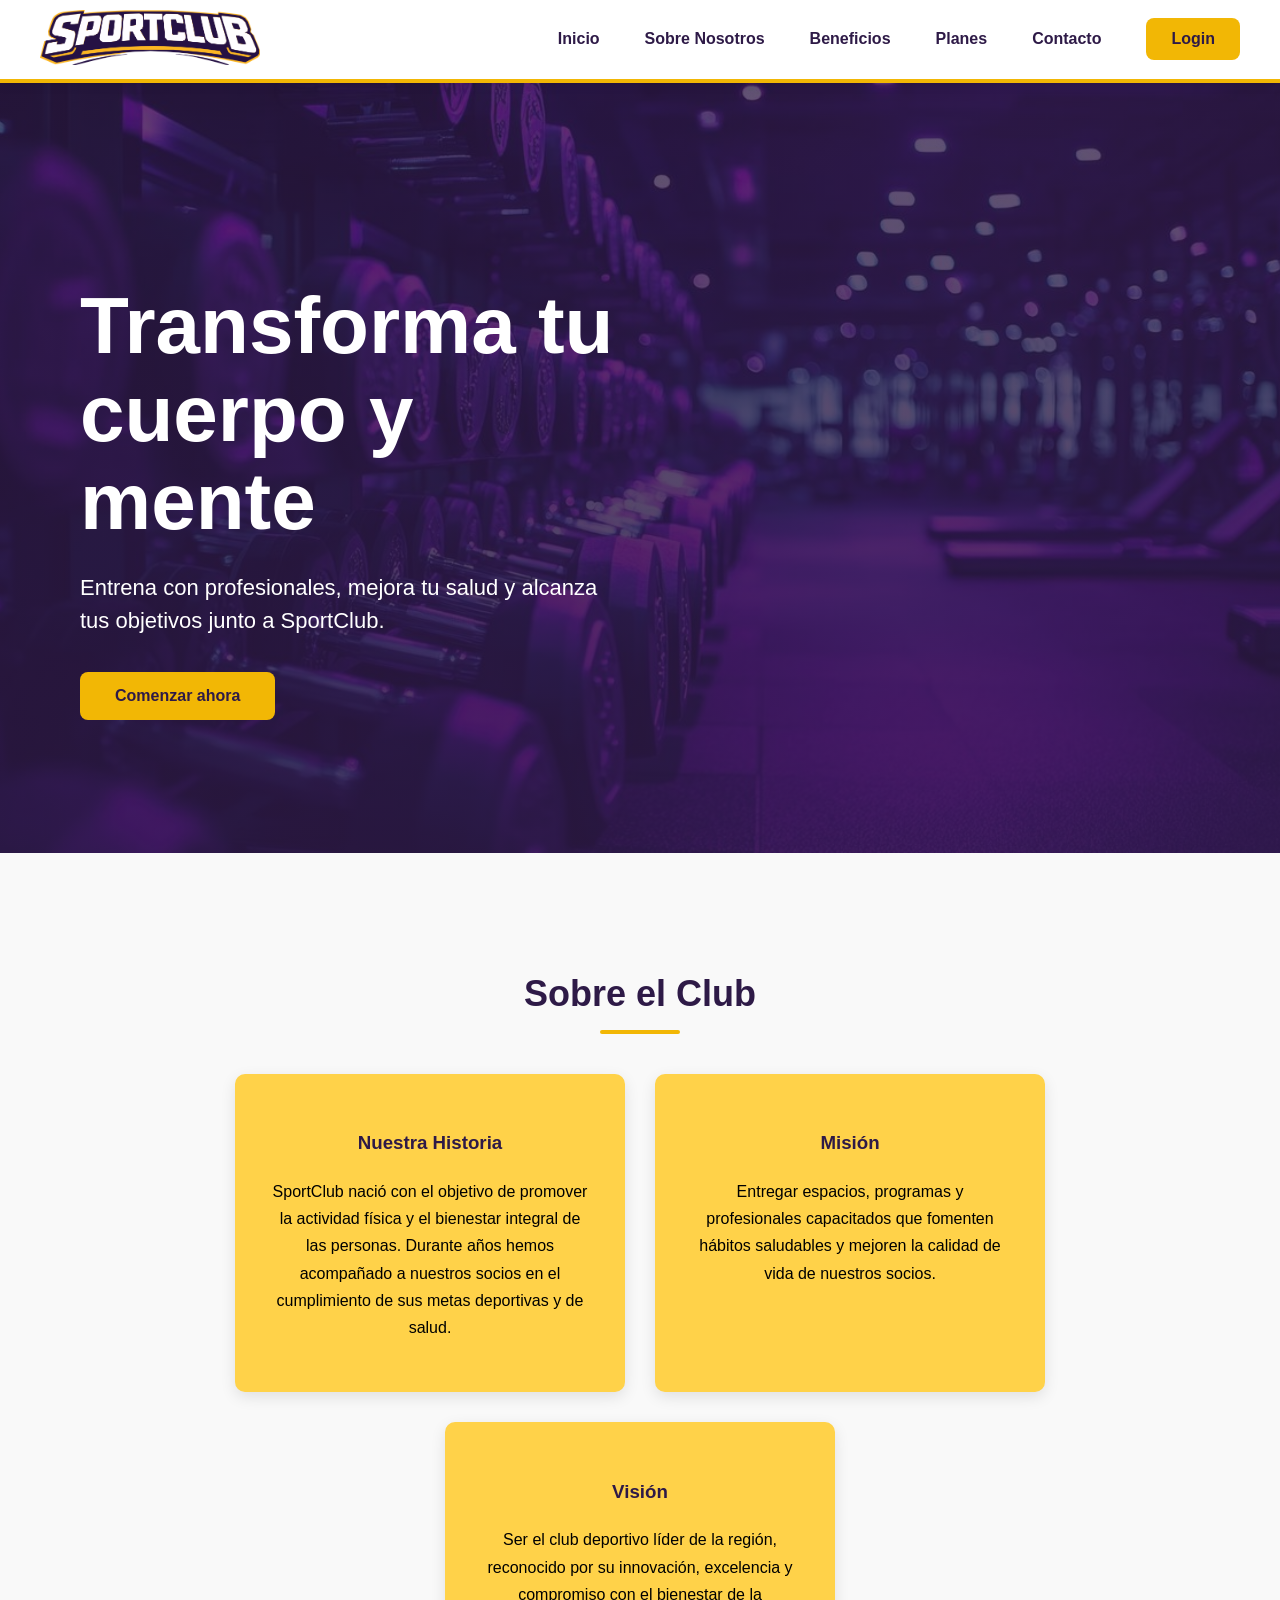
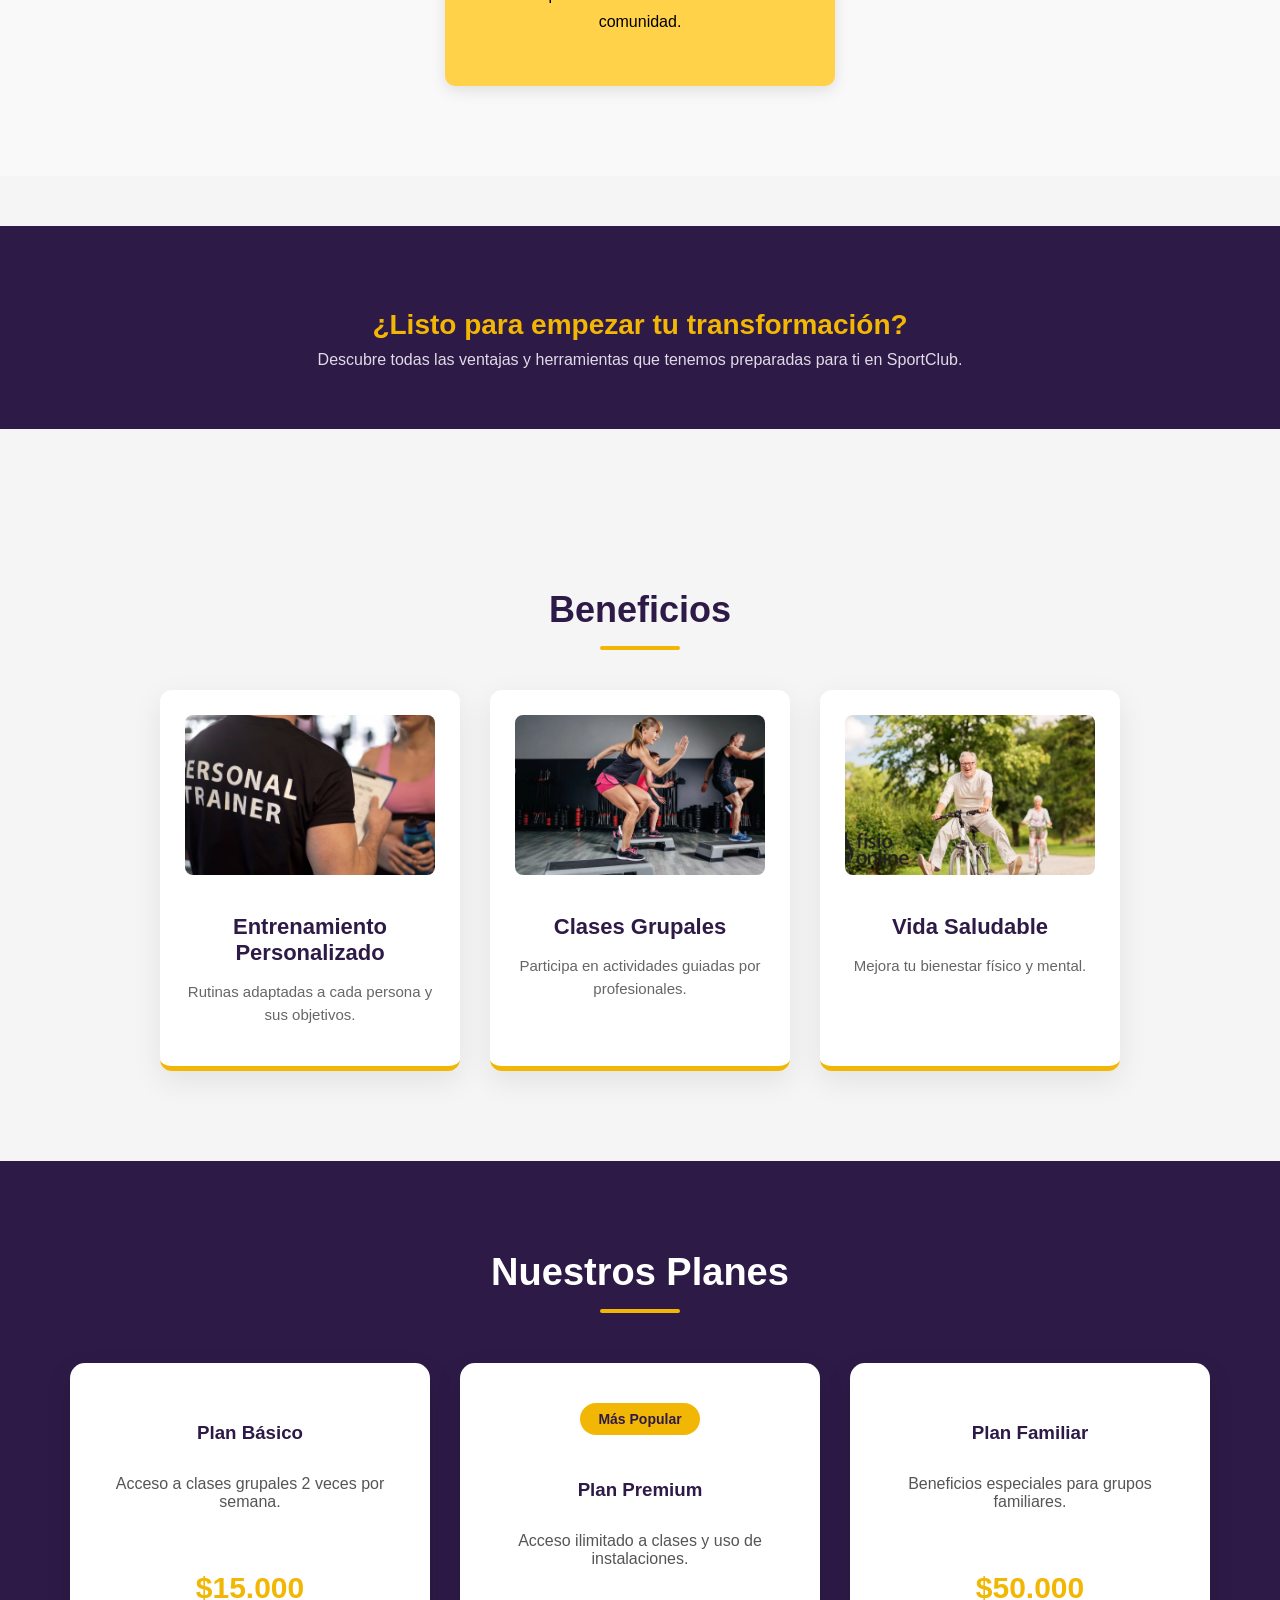
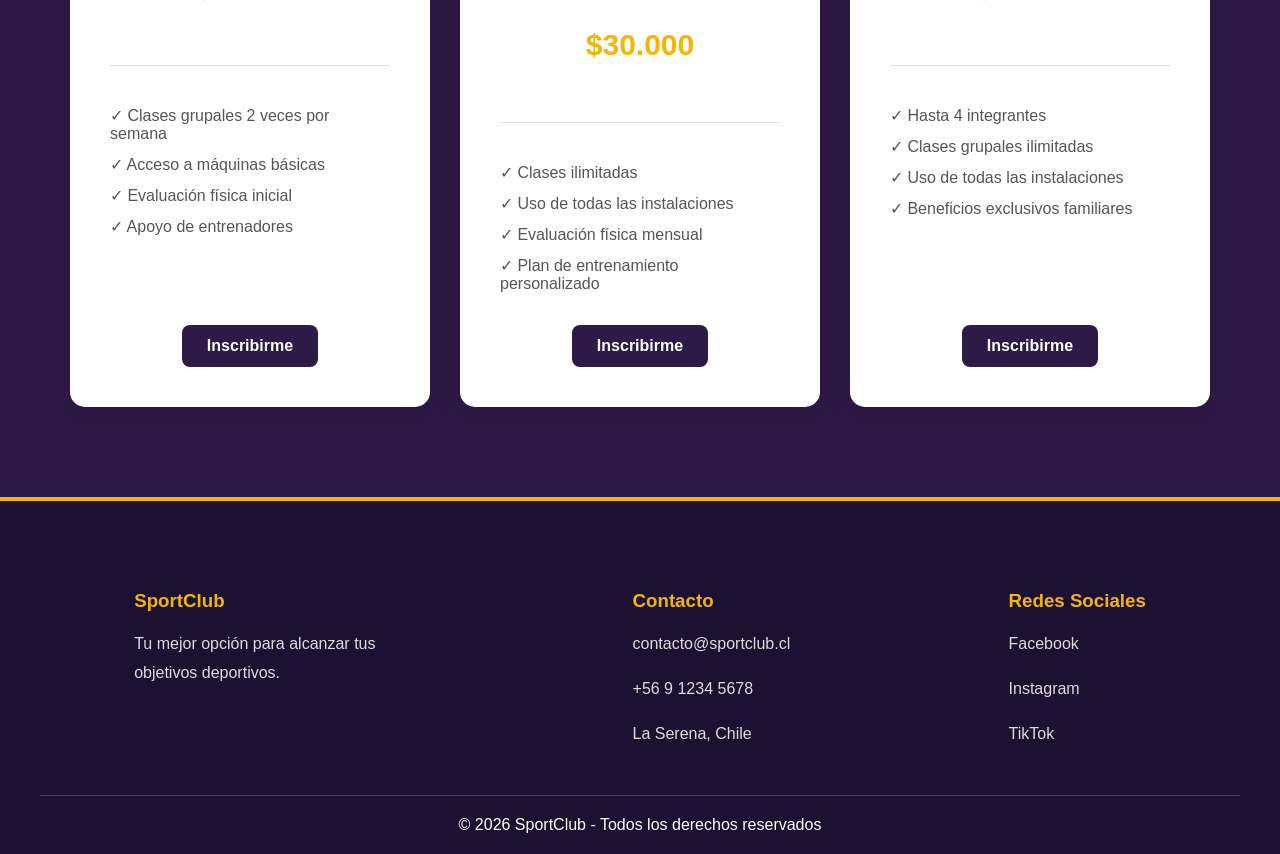
==== commit ce7cc047: "agregar README, IA.md y finalizar estructura del proyecto" ====
--- a/index.html
+++ b/index.html
@@ -2,19 +2,10 @@
 <html lang="es">
 
 <head>
-
     <meta charset="UTF-8">
-
-    <meta
-        name="viewport"
-        content="width=device-width, initial-scale=1.0">
-
+    <meta name="viewport" content="width=device-width, initial-scale=1.0">
     <title>SportClub</title>
-
-    <link
-        rel="stylesheet"
-        href="./css/style_index.css">
-
+    <link rel="stylesheet" href="./css/style_index.css">
 </head>
 
 <body>
@@ -22,311 +13,139 @@
     <header class="header">
 
         <div class="logo">
-
-            <img
-                src="./img/logo.png"
-                alt="Logo SportClub">
-
+            <img src="./assets/img/logo.png" alt="Logo SportClub">
         </div>
 
         <nav class="menu">
-
-            <a href="#inicio">
-                Inicio
-            </a>
-
-            <a href="#club">
-                Sobre Nosotros
-            </a>
-
-            <a href="#beneficios">
-                Beneficios
-            </a>
-
-            <a href="#planes">
-                Planes
-            </a>
-
-            <a href="#contacto">
-                Contacto
-            </a>
-
-            <a
-                href="Login.html"
-                class="btn-login">
-
-                Login
-
-            </a>
-
+            <a href="#inicio">Inicio</a>
+            <a href="#club">Sobre Nosotros</a>
+            <a href="#beneficios">Beneficios</a>
+            <a href="#planes">Planes</a>
+            <a href="#contacto">Contacto</a>
+            <a href="./pages/login.html" class="btn-login">Login</a>
         </nav>
 
     </header>
 
-    <section
-        id="inicio"
-        class="hero">
+    <section id="inicio" class="hero">
 
         <div class="hero-texto">
-
-            <h1>
-                Transforma tu cuerpo y mente
-            </h1>
-
-            <p>
-                Entrena con profesionales, mejora tu salud
-                y alcanza tus objetivos junto a SportClub.
-            </p>
-
-            <a href="Registro.html" class="btn-plan">
-                Comenzar ahora
-            </a>
-
+            <h1>Transforma tu cuerpo y mente</h1>
+            <p>Entrena con profesionales, mejora tu salud y alcanza tus objetivos junto a SportClub.</p>
+            <a href="./pages/registro.html" class="btn-plan">Comenzar ahora</a>
         </div>
 
     </section>
 
     <section id="club" class="sobre-club">
 
-    <h2>
-        Sobre el Club
-    </h2>
+        <h2>Sobre el Club</h2>
 
-    <div class="club-contenido">
+        <div class="club-contenido">
 
-        <div class="club-box">
+            <div class="club-box">
+                <h3>Nuestra Historia</h3>
+                <p>SportClub nació con el objetivo de promover la actividad física y el bienestar integral de las personas. Durante años hemos acompañado a nuestros socios en el cumplimiento de sus metas deportivas y de salud.</p>
+            </div>
 
-            <h3>
-                Nuestra Historia
-            </h3>
+            <div class="club-box">
+                <h3>Misión</h3>
+                <p>Entregar espacios, programas y profesionales capacitados que fomenten hábitos saludables y mejoren la calidad de vida de nuestros socios.</p>
+            </div>
 
-            <p>
-                SportClub nació con el objetivo de promover la actividad física
-                y el bienestar integral de las personas. Durante años hemos
-                acompañado a nuestros socios en el cumplimiento de sus metas
-                deportivas y de salud.
-            </p>
+            <div class="club-box">
+                <h3>Visión</h3>
+                <p>Ser el club deportivo líder de la región, reconocido por su innovación, excelencia y compromiso con el bienestar de la comunidad.</p>
+            </div>
 
         </div>
 
-        <div class="club-box">
+    </section>
 
-            <h3>
-                Misión
-            </h3>
+    <div class="divisor-dinamico">
 
-            <p>
-                Entregar espacios, programas y profesionales capacitados que
-                fomenten hábitos saludables y mejoren la calidad de vida de
-                nuestros socios.
-            </p>
-
+        <div class="divisor-contenido">
+            <h2>¿Listo para empezar tu transformación?</h2>
+            <p>Descubre todas las ventajas y herramientas que tenemos preparadas para ti en SportClub.</p>
         </div>
-
-        <div class="club-box">
-
-            <h3>
-                Visión
-            </h3>
-
-            <p>
-                Ser el club deportivo líder de la región, reconocido por su
-                innovación, excelencia y compromiso con el bienestar de la
-                comunidad.
-            </p>
-
-        </div>
-
+        
     </div>
 
-</section>
+    <section id="beneficios" class="beneficios">
 
-        <div class="divisor-dinamico">
-
-            <div class="divisor-contenido">
-
-                <h2>
-                    ¿Listo para empezar tu transformación?
-                </h2>
-
-                <p>
-                    Descubre todas las ventajas y herramientas que tenemos preparadas para ti en SportClub.
-                </p>
-
-            </div>
-            
-        </div>
-
-    <section
-        id="beneficios"
-        class="beneficios">
-
-        <h2>
-            Beneficios
-        </h2>
+        <h2>Beneficios</h2>
 
         <div class="cards">
 
             <article class="card">
-
-                <img src="./img/entrenamiento_personalizado.jpg" alt="Entrenamiento">
-
-                <h3>
-                    Entrenamiento Personalizado
-                </h3>
-
-                <p>
-                    Rutinas adaptadas a cada persona y sus objetivos.
-                </p>
-
+                <img src="./assets/img/entrenamiento_personalizado.jpg" alt="Entrenamiento">
+                <h3>Entrenamiento Personalizado</h3>
+                <p>Rutinas adaptadas a cada persona y sus objetivos.</p>
             </article>
 
             <article class="card">
-
-                <img src="./img/clases_grupales.webp" alt="Clases Grupales">
-
-                <h3>
-                    Clases Grupales
-                </h3>
-
-                <p>
-                    Participa en actividades guiadas por profesionales.
-                </p>
-
+                <img src="./assets/img/clases_grupales.webp" alt="Clases Grupales">
+                <h3>Clases Grupales</h3>
+                <p>Participa en actividades guiadas por profesionales.</p>
             </article>
 
             <article class="card">
-
-                <img src="./img/vida_saludable.jpeg" alt="Vida Saludable">
-
-                <h3>
-                    Vida Saludable
-                </h3>
-
-                <p>
-                    Mejora tu bienestar físico y mental.
-                </p>
-
+                <img src="./assets/img/vida_saludable.jpeg" alt="Vida Saludable">
+                <h3>Vida Saludable</h3>
+                <p>Mejora tu bienestar físico y mental.</p>
             </article>
 
         </div>
 
     </section>
 
-    <section
-        id="planes"
-        class="planes">
+    <section id="planes" class="planes">
 
-        <h2>
-            Nuestros Planes
-        </h2>
+        <h2>Nuestros Planes</h2>
 
         <div class="planes-cards">
 
             <article class="plan">
-
-                <h3>
-                    Plan Básico
-                </h3>
-
-                <p>
-                    Acceso a clases grupales 2 veces por semana.
-                </p>
-
-                <h4>
-                    $15.000
-                </h4>
-
+                <h3>Plan Básico</h3>
+                <p>Acceso a clases grupales 2 veces por semana.</p>
+                <h4>$15.000</h4>
                 <hr>
-
                 <ul class="lista-plan">
-
                     <li>✓ Clases grupales 2 veces por semana</li>
-
                     <li>✓ Acceso a máquinas básicas</li>
-
                     <li>✓ Evaluación física inicial</li>
-
                     <li>✓ Apoyo de entrenadores</li>
-
                 </ul>
-
-                <a href="Registro.html" class="btn-plan">
-                    Inscribirme
-                </a>
-
+                <a href="./pages/registro.html" class="btn-plan">Inscribirme</a>
             </article>
 
             <article class="plan premium">
-
-                <span class="popular">
-                    Más Popular
-                </span>
-
-                <h3>
-                    Plan Premium
-                </h3>
-
-                <p>
-                    Acceso ilimitado a clases y uso de instalaciones.
-                </p>
-
-                <h4>
-                    $30.000
-                </h4>
-
+                <span class="popular">Más Popular</span>
+                <h3>Plan Premium</h3>
+                <p>Acceso ilimitado a clases y uso de instalaciones.</p>
+                <h4>$30.000</h4>
                 <hr>
-
                 <ul class="lista-plan">
-
                     <li>✓ Clases ilimitadas</li>
-
                     <li>✓ Uso de todas las instalaciones</li>
-
                     <li>✓ Evaluación física mensual</li>
-
                     <li>✓ Plan de entrenamiento personalizado</li>
-
                 </ul>
-
-                <a href="Registro.html" class="btn-plan">
-                    Inscribirme 
-                </a>    
-
+                <a href="./pages/registro.html" class="btn-plan">Inscribirme</a>    
             </article>
 
             <article class="plan">
-
-                <h3>
-                    Plan Familiar
-                </h3>
-
-                <p>
-                    Beneficios especiales para grupos familiares.
-                </p>
-
-                <h4>
-                    $50.000
-                </h4>
-
+                <h3>Plan Familiar</h3>
+                <p>Beneficios especiales para grupos familiares.</p>
+                <h4>$50.000</h4>
                 <hr>
-
                 <ul class="lista-plan">
-
                     <li>✓ Hasta 4 integrantes</li>
-
                     <li>✓ Clases grupales ilimitadas</li>
-
                     <li>✓ Uso de todas las instalaciones</li>
-
                     <li>✓ Beneficios exclusivos familiares</li>
-
                 </ul>
-
-                <a href="Registro.html" class="btn-plan">
-                    Inscribirme
-                </a>
-
+                <a href="./pages/registro.html" class="btn-plan">Inscribirme</a>
             </article>
 
         </div>
@@ -335,51 +154,34 @@
 
     <footer id="contacto" class="footer">
 
-    <div class="footer-contenido">
+        <div class="footer-contenido">
 
-        <div>
+            <div>
+                <h3>SportClub</h3>
+                <p>Tu mejor opción para alcanzar tus objetivos deportivos.</p>
+            </div>
 
-            <h3>SportClub</h3>
+            <div>
+                <h3>Contacto</h3>
+                <p>contacto@sportclub.cl</p>
+                <p>+56 9 1234 5678</p>
+                <p>La Serena, Chile</p>
+            </div>
 
-            <p>
-                Tu mejor opción para alcanzar tus objetivos deportivos.
-            </p>
+            <div>
+                <h3>Redes Sociales</h3>
+                <p>Facebook</p>
+                <p>Instagram</p>
+                <p>TikTok</p>
+            </div>
 
         </div>
 
-        <div>
-
-            <h3>Contacto</h3>
-
-            <p>contacto@sportclub.cl</p>
-
-            <p>+56 9 1234 5678</p>
-
-            <p>La Serena, Chile</p>
-
+        <div class="copyright">
+            © 2026 SportClub - Todos los derechos reservados
         </div>
 
-        <div>
-
-            <h3>Redes Sociales</h3>
-
-            <p>Facebook</p>
-
-            <p>Instagram</p>
-
-            <p>TikTok</p>
-
-        </div>
-
-    </div>
-
-    <div class="copyright">
-
-        © 2026 SportClub - Todos los derechos reservados
-
-    </div>
-
-</footer>
+    </footer>
 
 </body>
 
--- a/css/style_index.css
+++ b/css/style_index.css
@@ -1,675 +1,637 @@
-body{
-
-    margin:0;
+html {
+
+    scroll-behavior: smooth;
+
+}
+
+body {
+
+    margin: 0;
 
     font-family: Arial, sans-serif;
 
-    background:#f5f5f5;
-
-}
-
-.header{
-
-    background:#ffffff;
-
-    border-bottom:4px solid #F2B705;
-
-    padding:10px 40px;
-
-    display:flex;
-
-    justify-content:space-between;
-
-    align-items:center;
-
-    position:sticky;
-
-    top:0;
-
-    z-index:1000;
-
-    box-shadow:0 2px 10px rgba(0,0,0,0.1);
-
-}
-
-.logo img{
-
-    width:220px;
-
-}
-
-.menu{
-
-    display:flex;
-
-    align-items:center;
-
-    gap:45px;
-
-}
-
-.menu a{
-
-    text-decoration:none;
-
-    color:#2E1A47;
-
-    font-weight:600;
-
-    transition:0.3s;
-
-}
-
-.menu a:hover{
-
-    color:#F2B705;
-
-}
-
-
-.hero{
-
-    min-height:650px;
-
-    background:linear-gradient(
-    rgba(46,26,71,0.75),
-    rgba(46,26,71,0.85)
-    ),
-
-    url("../img/gym.jpg");
-
-    background-size:cover;
-
-    background-position:center;
-
-    display:flex;
-
-    justify-content:flex-start;
-
-    align-items:center;
-
-    text-align:left;
-
-    padding:60px 20px;
-
-}
-
-.hero-texto{
-
-    max-width:550px;
-
-    color:white;
-
-    margin-left:60px;
-
-}
-
-.hero-texto h1{
-
-    font-size:80px;
-
-    font-weight:800;
-
-    line-height:1.1;
-
-    margin-bottom:25px;
-
-}
-
-.hero-texto p{
-
-    font-size:22px;
-
-    margin-bottom:35px;
-
-    line-height:1.5;
-
-}
-
-.hero-texto a{
-
-    display:inline-block;
-
-    background:#F2B705;
-
-    color:#2E1A47;
-
-    padding:15px 35px;
-
-    text-decoration:none;
-
-    font-weight:bold;
-
-    border-radius:8px;
-
-    transition:0.3s;
-
-}
-
-.hero-texto a:hover{
-
-    background:white;
-
-}
-
-.beneficios{
-
-    padding:90px 20px;
-
-    text-align:center;
-
-}
-
-.beneficios h2{
-
-    color:#2E1A47;
-
-    margin-bottom:40px;
-
-    font-size:36px;
-
-}
-
-.cards{
-
-    display:flex;
-
-    justify-content:center;
-
-    align-items:stretch;
-
-    gap:30px;
-
-    flex-wrap:wrap;
-
-}
-
-.card{
-
-    width:250px;
-
-    background:white;
-
-    border-bottom:5px solid #F2B705;
-
-    padding:25px;
-
-    border-radius:12px;
-
-    box-shadow:0px 10px 30px rgba(0,0,0,0.08);
-
-    transition:0.3s;
-
-}
-
-.card img{
-
-    width:100%;
-
-    height:160px;
-
-    object-fit:cover;
-
-    border-radius:8px;
-
-    margin-bottom:20px;
-
-}
-
-.card h3{
-
-    color:#2E1A47;
+    background: #f5f5f5;
+
+}
+
+.header {
+
+    background: #ffffff;
+
+    border-bottom: 4px solid #F2B705;
+
+    padding: 10px 40px;
+
+    display: flex;
+
+    justify-content: space-between;
+
+    align-items: center;
+
+    position: sticky;
+
+    top: 0;
+
+    z-index: 1000;
+
+    box-shadow: 0 2px 10px rgba(0, 0, 0, 0.1);
+
+}
+
+.logo img {
+
+    width: 220px;
+
+}
+
+.menu {
+
+    display: flex;
+
+    align-items: center;
+
+    gap: 45px;
+
+}
+
+.menu a {
+
+    text-decoration: none;
+
+    color: #2E1A47;
+
+    font-weight: 600;
+
+    transition: 0.3s;
+
+}
+
+.menu a:hover {
+
+    color: #F2B705;
+
+}
+
+.btn-login {
+
+    background: #F2B705;
+
+    color: #2E1A47 !important;
+
+    padding: 12px 25px;
+
+    border-radius: 8px;
+
+}
+
+.btn-login:hover {
+
+    background: white;
+
+}
+
+.hero {
+
+    min-height: 650px;
+
+    background: linear-gradient(rgba(46, 26, 71, 0.75), rgba(46, 26, 71, 0.85)), url("../assets/img/gym.jpg");
+
+    background-size: cover;
+
+    background-position: center;
+
+    display: flex;
+
+    justify-content: flex-start;
+
+    align-items: center;
+
+    text-align: left;
+
+    padding: 60px 20px;
+
+}
+
+.hero-texto {
+
+    max-width: 550px;
+
+    color: white;
+
+    margin-left: 60px;
+
+}
+
+.hero-texto h1 {
+
+    font-size: 80px;
+
+    font-weight: 800;
+
+    line-height: 1.1;
+
+    margin-bottom: 25px;
+
+}
+
+.hero-texto p {
+
+    font-size: 22px;
+
+    margin-bottom: 35px;
+
+    line-height: 1.5;
+
+}
+
+.hero-texto a {
+
+    display: inline-block;
+
+    background: #F2B705;
+
+    color: #2E1A47;
+
+    padding: 15px 35px;
+
+    text-decoration: none;
+
+    font-weight: bold;
+
+    border-radius: 8px;
+
+    transition: 0.3s;
+
+}
+
+.hero-texto a:hover {
+
+    background: white;
+
+}
+
+.beneficios {
+
+    padding: 90px 20px;
+
+    text-align: center;
+
+}
+
+.beneficios h2 {
+
+    color: #2E1A47;
+
+    margin-bottom: 40px;
+
+    font-size: 36px;
+
+}
+
+.cards {
+
+    display: flex;
+
+    justify-content: center;
+
+    align-items: stretch;
+
+    gap: 30px;
+
+    flex-wrap: wrap;
+
+}
+
+.card {
+
+    width: 250px;
+
+    background: white;
+
+    border-bottom: 5px solid #F2B705;
+
+    padding: 25px;
+
+    border-radius: 12px;
+
+    box-shadow: 0px 10px 30px rgba(0, 0, 0, 0.08);
+
+    transition: 0.3s;
+
+}
+
+.card img {
+
+    width: 100%;
+
+    height: 160px;
+
+    object-fit: cover;
+
+    border-radius: 8px;
+
+    margin-bottom: 20px;
+
+}
+
+.card h3 {
+
+    color: #2E1A47;
 
     margin-top: 15px;
 
-    margin-bottom:10px;
-
-    font-size:22px;
-
-}
-
-.card p{
-
-    color:#666;
-
-    font-size:15px;
-
-    line-height:1.5;
-
-}
-
-.card:hover{
-
-    transform:translateY(-5px);
-
-}
-
-.planes{
-
-    background:#2E1A47;
-
-    padding:90px 40px;
-
-    text-align:center;
-
-}
-
-.planes h2{
-
-    color:white;
-
-    font-size:38px;
-
-    margin-top:0;
-
-    margin-bottom:50px;
-
-}
-
-.planes-cards{
-
-    display:flex;
-
-    justify-content:center;
-
-    align-items:stretch;
-
-    gap:30px;
-
-    max-width:1200px;
-
-    margin:auto;
-
-}
-
-.plan{
-
-    width:280px;
-
-    background:white;
-
-    padding:40px;
-
-    border-radius:15px;
-
-    box-shadow:0 10px 25px rgba(0,0,0,0.15);
-
-    transition:0.3s;
-
-    display:flex;
-
-    flex-direction:column;
-
-    align-items:center;
-
-}
-
-.plan h3{
-
-    color:#2E1A47;
-
-    margin-bottom:15px;
-
-}
-
-.plan p{
-
-    color:#555;
-
-    min-height:60px;
-
-}
-
-.plan h4{
-
-    color:#F2B705;
-
-    font-size:30px;
-
-    margin-top:20px;
-
-}
-
-.plan:hover{
-
-    transform:translateY(-8px);
-
-}
-
-.plan hr{
-
-    width:100%;
-
-    border:none;
-
-    border-top:1px solid #ddd;
-
-    margin:20px 0;
-
-}
-
-.lista-plan{
-
-    list-style:none;
-
-    padding:0;
-
-    text-align:left;
-
-    width:100%;
-
-    margin:20px 0;
-
-}
-
-.lista-plan li{
-
-    margin-bottom:12px;
-
-    color:#555;
-
-}
-
-.btn-plan{
-
-    display:inline-block;
-
-    margin-top:auto;
-
-    background:#2E1A47;
-
-    color:white;
-
-    padding:12px 25px;
-
-    text-decoration:none;
-
-    border-radius:8px;
-
-    font-weight:bold;
-
-    transition:0.3s;
-
-}
-
-.btn-login{
-
-    background:#F2B705;
-
-    color:#2E1A47 !important;
-
-    padding:12px 25px;
-
-    border-radius:8px;
-
-}
-
-.btn-login:hover{
-
-    background:white;
-
-}
-
-html{
-
-    scroll-behavior:smooth;
-
-}
-
-.sobre-club{
-
-    padding:90px 40px;
-
-    background:#f9f9f9;
-
-    text-align:center;
-
-}
-
-.sobre-club h2{
-
-    color:#2E1A47;
-
-    margin-bottom:40px;
-
-    font-size:36px;
-
-}
-
-.club-contenido{
-
-    display:flex;
-
-    justify-content:center;
-
-    gap:30px;
-
-    flex-wrap:wrap;
-
-}
-
-.club-box{
-
-    width:320px;
-
-    background:#ffffff;
-
-    border-top:4px solid #FFF1C5;
-
-    padding:35px;
-
-    border-radius:12px;
-
-    box-shadow:0 5px 15px rgba(0,0,0,0.08);
-
-    line-height:1.7;
-
-}
-
-.club-box h3{
-
-    color:#2E1A47;
-
-}
-
-.footer{
-
-    background:#1E1030;
-
-    color:white;
-
-    padding:70px 40px 20px;
-
-    border-top:4px solid #F2B705;
-
-}
-
-.footer-contenido{
-
-    display:flex;
-
-    justify-content:space-around;
-
-    flex-wrap:wrap;
-
-    gap:30px;
-
-    margin-bottom:30px;
-
-}
-
-.footer h3{
-
-    color:#F2B705;
-
-}
-
-.copyright{
-
-    text-align:center;
-
-    border-top:1px solid rgba(255,255,255,0.2);
-
-    padding-top:20px;
-
-}
-
-.popular{
-
-    display:inline-block;
-
-    background:#F2B705;
-
-    color:#2E1A47;
-
-    padding:8px 18px;
-
-    border-radius:25px;
-
-    font-size:14px;
-
-    font-weight:bold;
-
-    margin-bottom:25px;
-
-}
-
-.club-box{
-
-    width:320px;
-
-    background:#ffd249;
-
-    padding:35px;
-
-    border-radius:10px;
-
-    box-shadow:0 5px 15px rgba(0,0,0,0.1);
-
-    line-height:1.7;
-
-}
-
-.club-box,
-.card,
-.plan{
-
-    transition:0.3s;
+    margin-bottom: 10px;
+
+    font-size: 22px;
+
+}
+
+.card p {
+
+    color: #666;
+
+    font-size: 15px;
+
+    line-height: 1.5;
+
+}
+
+.planes {
+
+    background: #2E1A47;
+
+    padding: 90px 40px;
+
+    text-align: center;
+
+}
+
+.planes h2 {
+
+    color: white;
+
+    font-size: 38px;
+
+    margin-top: 0;
+
+    margin-bottom: 50px;
+
+}
+
+.planes-cards {
+
+    display: flex;
+
+    justify-content: center;
+
+    align-items: stretch;
+
+    gap: 30px;
+
+    max-width: 1200px;
+
+    margin: auto;
+
+}
+
+.plan {
+
+    width: 280px;
+
+    background: white;
+
+    padding: 40px;
+
+    border-radius: 15px;
+
+    box-shadow: 0 10px 25px rgba(0, 0, 0, 0.15);
+
+    transition: 0.3s;
+
+    display: flex;
+
+    flex-direction: column;
+
+    align-items: center;
+
+}
+
+.popular {
+
+    display: inline-block;
+
+    background: #F2B705;
+
+    color: #2E1A47;
+
+    padding: 8px 18px;
+
+    border-radius: 25px;
+
+    font-size: 14px;
+
+    font-weight: bold;
+
+    margin-bottom: 25px;
+
+}
+
+.plan h3 {
+
+    color: #2E1A47;
+
+    margin-bottom: 15px;
+
+}
+
+.plan p {
+
+    color: #555;
+
+    min-height: 60px;
+
+}
+
+.plan h4 {
+
+    color: #F2B705;
+
+    font-size: 30px;
+
+    margin-top: 20px;
+
+}
+
+.plan hr {
+
+    width: 100%;
+
+    border: none;
+
+    border-top: 1px solid #ddd;
+
+    margin: 20px 0;
+
+}
+
+.lista-plan {
+
+    list-style: none;
+
+    padding: 0;
+
+    text-align: left;
+
+    width: 100%;
+
+    margin: 20px 0;
+
+}
+
+.lista-plan li {
+
+    margin-bottom: 12px;
+
+    color: #555;
+
+}
+
+.btn-plan {
+
+    display: inline-block;
+
+    margin-top: auto;
+
+    background: #2E1A47;
+
+    color: white;
+
+    padding: 12px 25px;
+
+    text-decoration: none;
+
+    border-radius: 8px;
+
+    font-weight: bold;
+
+    transition: 0.3s;
+
+}
+
+.sobre-club {
+
+    padding: 90px 40px;
+
+    background: #f9f9f9;
+
+    text-align: center;
+
+}
+
+.sobre-club h2 {
+
+    color: #2E1A47;
+
+    margin-bottom: 40px;
+
+    font-size: 36px;
+
+}
+
+.club-contenido {
+
+    display: flex;
+
+    justify-content: center;
+
+    gap: 30px;
+
+    flex-wrap: wrap;
+
+}
+
+.club-box {
+
+    width: 320px;
+
+    background: #ffd249;
+
+    padding: 35px;
+
+    border-radius: 10px;
+
+    box-shadow: 0 5px 15px rgba(0, 0, 0, 0.1);
+
+    line-height: 1.7;
+
+    transition: 0.3s;
+
+}
+
+.club-box h3 {
+
+    color: #2E1A47;
+
+}
+
+.divisor-dinamico {
+
+    position: relative;
+
+    background: #2E1A47;
+
+    padding: 60px 20px;
+
+    text-align: center;
+
+    overflow: hidden;
+
+    margin-top: 50px;
+
+    margin-bottom: 40px;
+
+}
+
+.divisor-dinamico::before {
+
+    content: '';
+
+    position: absolute;
+
+    top: 0;
+
+    left: 0;
+
+    width: 100%;
+
+    height: 100%;
+
+    background: #2E1A47;
+
+    transform: skewY(-2deg);
+
+    transform-origin: top left;
+
+    z-index: 1;
+
+}
+
+.divisor-contenido {
+
+    position: relative;
+
+    z-index: 2;
+
+    color: #ffffff;
+
+}
+
+.divisor-contenido h2 {
+
+    font-size: 28px;
+
+    color: #F2B705;
+
+    margin-bottom: 10px;
+
+    font-weight: bold;
+
+}
+
+.divisor-contenido p {
+
+    font-size: 16px;
+
+    color: #e0dbe7;
+
+    margin: 0;
+
+}
+
+.footer {
+
+    background: #1E1030;
+
+    color: white;
+
+    padding: 70px 40px 20px;
+
+    border-top: 4px solid #F2B705;
+
+}
+
+.footer-contenido {
+
+    display: flex;
+
+    justify-content: space-around;
+
+    flex-wrap: wrap;
+
+    gap: 30px;
+
+    margin-bottom: 30px;
+
+}
+
+.footer-contenido div {
+
+    max-width: 280px;
+
+}
+
+.footer h3 {
+
+    color: #F2B705;
+
+}
+
+.footer p {
+
+    color: #ddd;
+
+    line-height: 1.8;
+
+}
+
+.copyright {
+
+    text-align: center;
+
+    border-top: 1px solid rgba(255, 255, 255, 0.2);
+
+    padding-top: 20px;
 
 }
 
 .club-box:hover,
+
 .card:hover,
-.plan:hover{
-
-    transform:translateY(-8px);
-
-}
-
-.footer p{
-
-    color:#ddd;
-
-    line-height:1.8;
-
-}
-
-.footer-contenido div{
-
-    max-width:280px;
+
+.plan:hover {
+
+    transform: translateY(-8px);
 
 }
 
 .beneficios h2::after,
+
 .planes h2::after,
-.sobre-club h2::after{
-
-    content:"";
-
-    display:block;
-
-    width:80px;
-
-    height:4px;
-
-    background:#F2B705;
-
-    margin:15px auto 0;
-
-    border-radius:20px;
-
-}
-
-.divisor-dinamico {
-
-    position: relative;
-
-    background: #2E1A47; 
-
-    padding: 60px 20px;
-
-    text-align: center;
-
-    overflow: hidden;
-
-    margin-top: 50px;  
-      
-    margin-bottom: 40px;
-
-}
-
-.divisor-dinamico::before {
-
-    content: '';
-
-    position: absolute;
-
-    top: 0;
-
-    left: 0;
-
-    width: 100%;
-
-    height: 100%;
-
-    background: #2E1A47;
-
-    transform: skewY(-2deg);
-    
-    transform-origin: top left;
-
-    z-index: 1;
-
-}
-
-.divisor-contenido {
-
-    position: relative;
-
-    z-index: 2;
-
-    color: #ffffff;
-
-}
-
-.divisor-contenido h2 {
-
-    font-size: 28px;
-
-    color: #F2B705;
-
-    margin-bottom: 10px;
-
-    font-weight: bold;
-
-}
-
-.divisor-contenido p {
-
-    font-size: 16px;
-
-    color: #e0dbe7; 
-    
-    margin: 0;
-    
+
+.sobre-club h2::after {
+
+    content: "";
+
+    display: block;
+
+    width: 80px;
+
+    height: 4px;
+
+    background: #F2B705;
+
+    margin: 15px auto 0;
+
+    border-radius: 20px;
+
 }
